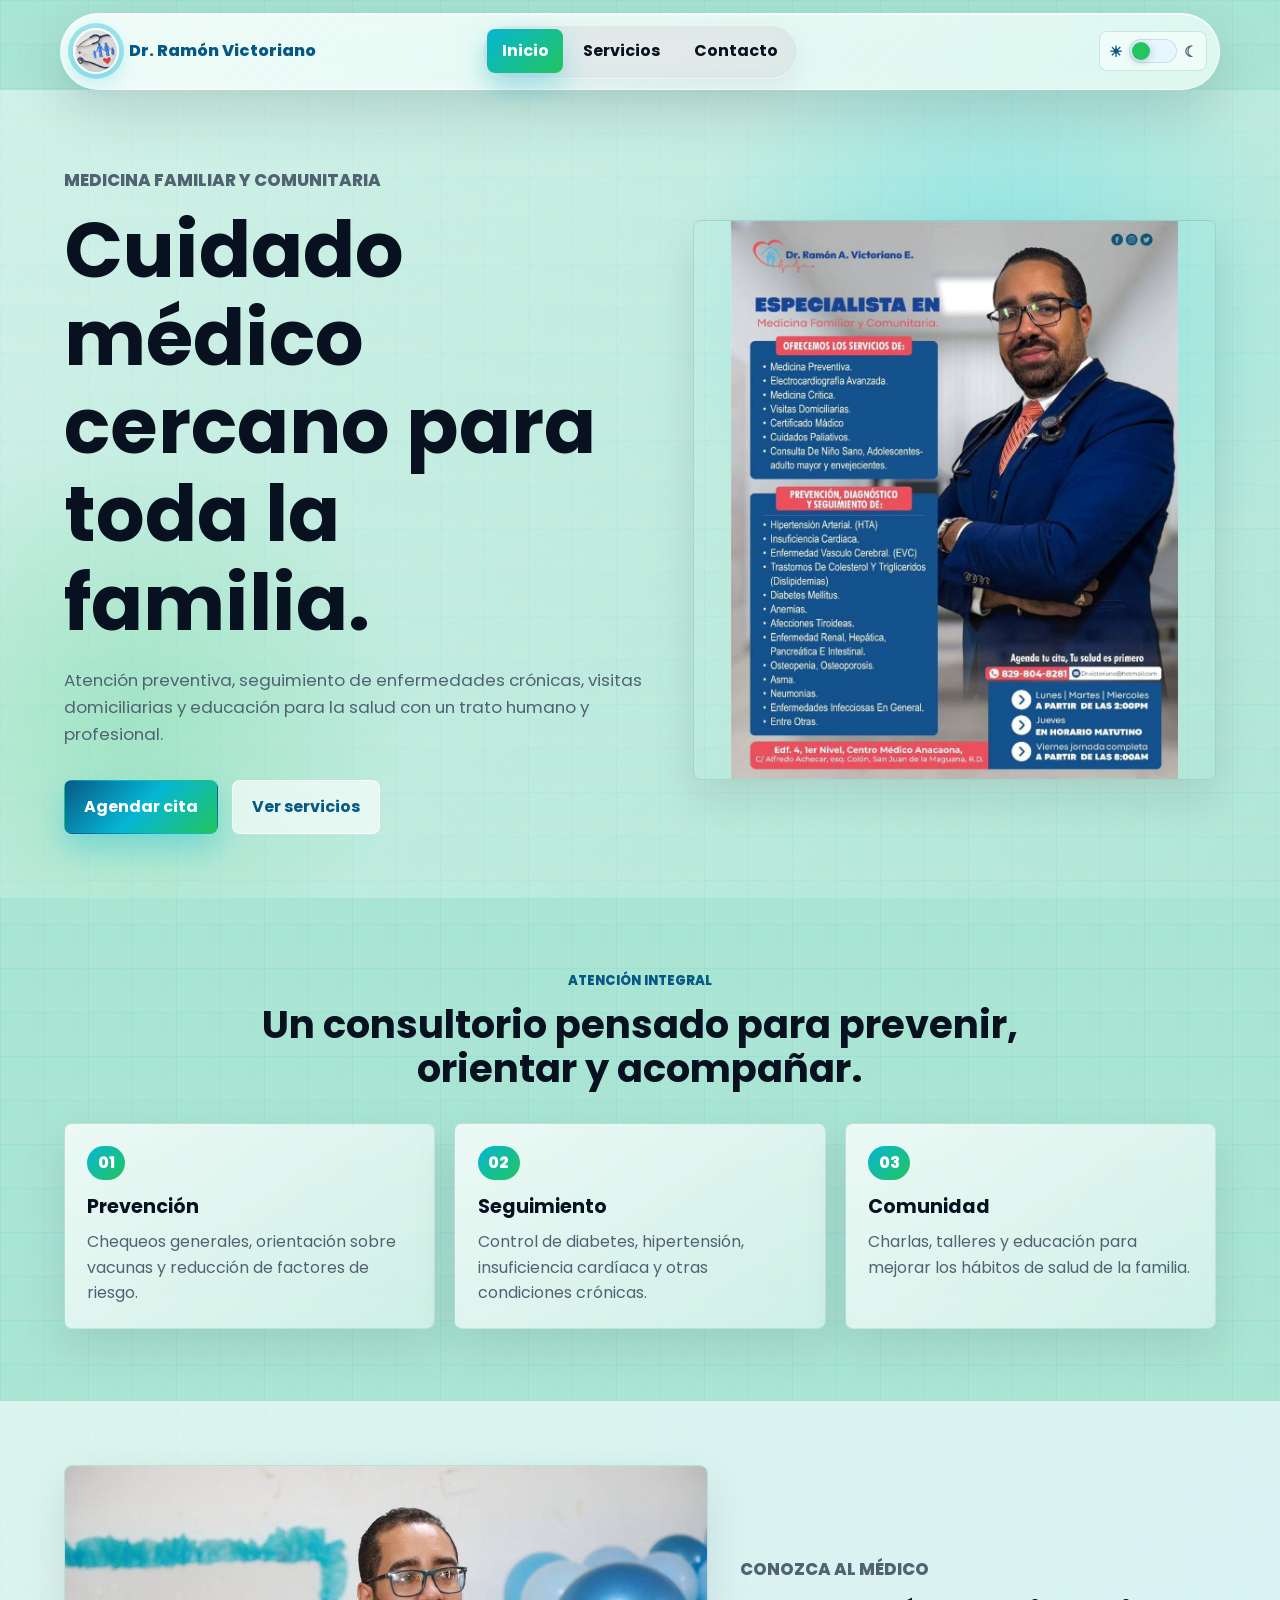
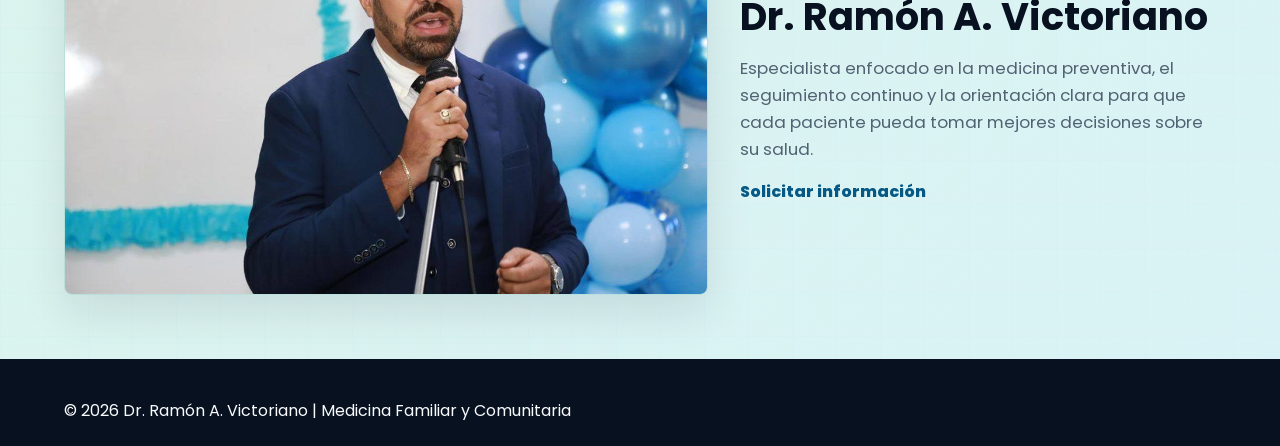
==== index/index.html @ f5976083 "Add services video and refine dark hover" ====
<!DOCTYPE html>
<html lang="es">
<head>
    <meta charset="UTF-8">
    <meta name="viewport" content="width=device-width, initial-scale=1.0">
    <title>Dr. Ramón Victoriano | Inicio</title>
    <link rel="preconnect" href="https://fonts.googleapis.com">
    <link rel="preconnect" href="https://fonts.gstatic.com" crossorigin>
    <link href="https://fonts.googleapis.com/css2?family=Poppins:wght@300;400;500;600;700&display=swap" rel="stylesheet">
    <link rel="stylesheet" href="../Css/style.css?v=20260714-video">
</head>
<body>
    <!-- Encabezado reutilizable: se repite en las tres páginas para mantener la navegación. -->
    <header class="site-header">
        <a class="logo" href="../index.html">
            <img src="../images/medicina-familiar-logo.jpg" alt="Logo de medicina familiar" width="678" height="452" decoding="async">
            <span>Dr. Ramón Victoriano</span>
        </a>

        <button class="nav-toggle" id="navToggle" type="button" aria-expanded="false" aria-controls="mainNav">
            Menu
        </button>

        <!-- Flexbox organiza el menú y permite que se adapte en pantallas pequeñas. -->
        <nav class="main-nav" id="mainNav" aria-label="Navegación principal">
            <a class="active" href="../index.html">Inicio</a>
            <a href="servicios.html">Servicios</a>
            <a href="contacto.html">Contacto</a>
        </nav>

        <button class="theme-toggle" id="themeToggle" type="button" role="switch" aria-checked="false" aria-label="Cambiar a modo oscuro">
            <span class="theme-icon theme-sun" aria-hidden="true">☀</span>
            <span class="theme-switch-track" aria-hidden="true">
                <span class="theme-switch-thumb"></span>
            </span>
            <span class="theme-icon theme-moon" aria-hidden="true">☾</span>
        </button>
    </header>

    <main>
        <!-- Sección principal: usa CSS Grid para colocar texto e imagen en dos columnas. -->
        <section class="hero">
            <div class="hero-content">
                <p class="eyebrow">Medicina familiar y comunitaria</p>
                <h1>Cuidado médico cercano para toda la familia.</h1>
                <p>
                    Atención preventiva, seguimiento de enfermedades crónicas,
                    visitas domiciliarias y educación para la salud con un trato
                    humano y profesional.
                </p>
                <div class="hero-actions">
                    <a class="btn primary" href="contacto.html">Agendar cita</a>
                    <a class="btn secondary" href="servicios.html">Ver servicios</a>
                </div>
            </div>

            <img class="hero-image" src="../images/presentacion.jpg" alt="Doctor en presentación profesional" width="960" height="1200" fetchpriority="high" decoding="async">
        </section>

        <!-- Tarjetas de resumen: el contenedor usa Grid adaptable. -->
        <section class="section">
            <div class="section-heading">
                <p class="eyebrow">Atención integral</p>
                <h2>Un consultorio pensado para prevenir, orientar y acompañar.</h2>
            </div>

            <div class="feature-grid">
                <article class="card">
                    <span class="card-icon">01</span>
                    <h3>Prevención</h3>
                    <p>Chequeos generales, orientación sobre vacunas y reducción de factores de riesgo.</p>
                </article>

                <article class="card">
                    <span class="card-icon">02</span>
                    <h3>Seguimiento</h3>
                    <p>Control de diabetes, hipertensión, insuficiencia cardíaca y otras condiciones crónicas.</p>
                </article>

                <article class="card">
                    <span class="card-icon">03</span>
                    <h3>Comunidad</h3>
                    <p>Charlas, talleres y educación para mejorar los hábitos de salud de la familia.</p>
                </article>
            </div>
        </section>

        <!-- Bloque informativo con Flexbox para alinear texto e imagen. -->
        <section class="split-section">
            <img src="../images/discurso.jpeg" alt="Doctor durante una actividad educativa" width="1100" height="733" loading="lazy" decoding="async">
            <div>
                <p class="eyebrow">Conozca al médico</p>
                <h2>Dr. Ramón A. Victoriano</h2>
                <p>
                    Especialista enfocado en la medicina preventiva, el seguimiento
                    continuo y la orientación clara para que cada paciente pueda
                    tomar mejores decisiones sobre su salud.
                </p>
                <a class="text-link" href="contacto.html">Solicitar información</a>
            </div>
        </section>
    </main>

    <footer class="site-footer">
        <p>&copy; 2026 Dr. Ramón A. Victoriano | Medicina Familiar y Comunitaria</p>
    </footer>

    <script src="../Scripts/scripts.js?v=20260714-video"></script>
</body>
</html>
---- Css/style.css ----
/* =========================================================
   Base, tokens and accessibility
   ========================================================= */
* {
    box-sizing: border-box;
    margin: 0;
    padding: 0;
}

:root {
    --bg: #eefcff;
    --bg-grid: rgba(14, 165, 233, 0.08);
    --surface: #ffffff;
    --surface-soft: #e7f6ff;
    --surface-glass: rgba(255, 255, 255, 0.64);
    --text: #07111f;
    --muted: #516273;
    --primary: #06b6d4;
    --primary-dark: #075985;
    --primary-glow: rgba(6, 182, 212, 0.34);
    --accent: #22c55e;
    --accent-warm: #f59e0b;
    --danger: #b91c1c;
    --border: rgba(15, 118, 110, 0.16);
    --border-strong: rgba(15, 118, 110, 0.32);
    --footer-bg: #07111f;
    --footer-text: #f8fafc;
    --footer-muted: #d5e2ec;
    --radius: 8px;
    --shadow: 0 18px 45px rgba(17, 24, 39, 0.1);
    --shadow-hover: 0 24px 60px rgba(15, 118, 110, 0.18);
    --page-pad: clamp(1rem, 5vw, 7rem);
}

body.dark-mode {
    --bg: #060b16;
    --bg-grid: rgba(34, 211, 238, 0.09);
    --surface: #0f172a;
    --surface-soft: #0b1220;
    --surface-glass: rgba(8, 15, 31, 0.72);
    --text: #f8fafc;
    --muted: #c6d3df;
    --primary: #22d3ee;
    --primary-dark: #67e8f9;
    --primary-glow: rgba(34, 211, 238, 0.24);
    --accent: #4ade80;
    --accent-warm: #fbbf24;
    --danger: #fca5a5;
    --border: rgba(148, 163, 184, 0.22);
    --border-strong: rgba(45, 212, 191, 0.38);
    --footer-bg: #020617;
    --footer-text: #ffffff;
    --footer-muted: #e2e8f0;
    --shadow: 0 18px 45px rgba(0, 0, 0, 0.36);
    --shadow-hover: 0 26px 68px rgba(45, 212, 191, 0.16);
}

html {
    scroll-behavior: smooth;
}

body {
    background:
        radial-gradient(circle at 8% 8%, rgba(34, 211, 238, 0.22), transparent 28rem),
        radial-gradient(circle at 88% 12%, rgba(34, 197, 94, 0.18), transparent 24rem),
        radial-gradient(circle at 52% 86%, rgba(245, 158, 11, 0.12), transparent 26rem),
        linear-gradient(90deg, var(--bg-grid) 1px, transparent 1px),
        linear-gradient(var(--bg-grid) 1px, transparent 1px),
        var(--bg);
    background-size: 44px 44px;
    color: var(--text);
    font-family: "Poppins", Arial, sans-serif;
    line-height: 1.6;
    min-width: 320px;
    transition: background 0.25s ease, color 0.25s ease;
}

img {
    display: block;
    height: auto;
    max-width: 100%;
}

a {
    color: inherit;
}

h1,
h2,
h3 {
    line-height: 1.15;
}

h1 {
    font-size: clamp(2.15rem, 6vw, 4.8rem);
    margin-bottom: 1.25rem;
}

h2 {
    font-size: clamp(1.65rem, 3vw, 2.6rem);
    margin-bottom: 1rem;
}

h3 {
    font-size: 1.2rem;
    margin-bottom: 0.7rem;
}

.sr-only {
    height: 1px;
    overflow: hidden;
    position: absolute;
    width: 1px;
    clip: rect(0, 0, 0, 0);
    white-space: nowrap;
}

.eyebrow {
    color: var(--primary-dark);
    font-size: 0.82rem;
    font-weight: 800;
    letter-spacing: 0;
    margin-bottom: 0.75rem;
    text-transform: uppercase;
}

/* =========================================================
   Header, navigation and theme switch
   ========================================================= */
.site-header {
    align-items: center;
    -webkit-backdrop-filter: blur(20px) saturate(1.4);
    backdrop-filter: blur(20px) saturate(1.4);
    background:
        linear-gradient(135deg, rgba(255, 255, 255, 0.76), rgba(255, 255, 255, 0.44)),
        rgba(255, 255, 255, 0.38);
    border: 1px solid rgba(255, 255, 255, 0.62);
    border-radius: 999px;
    box-shadow: 0 18px 55px rgba(7, 17, 31, 0.14), inset 0 1px 0 rgba(255, 255, 255, 0.7);
    display: grid;
    gap: 1rem;
    grid-template-columns: minmax(190px, 1fr) auto minmax(110px, 1fr);
    margin: 0.8rem auto 0;
    padding: 0.62rem 0.75rem;
    position: sticky;
    top: 0.8rem;
    width: min(1160px, calc(100% - 2rem));
    z-index: 30;
}

.dark-mode .site-header {
    background:
        linear-gradient(135deg, rgba(15, 23, 42, 0.86), rgba(15, 23, 42, 0.52)),
        rgba(2, 6, 23, 0.5);
    border-color: rgba(103, 232, 249, 0.26);
    box-shadow: 0 22px 60px rgba(0, 0, 0, 0.36), 0 0 34px rgba(34, 211, 238, 0.12);
}

.logo {
    align-items: center;
    color: var(--primary-dark);
    display: inline-flex;
    gap: 0.65rem;
    font-size: 1.02rem;
    font-weight: 800;
    min-width: 0;
    text-decoration: none;
}

.logo img {
    aspect-ratio: 1;
    border: 2px solid rgba(255, 255, 255, 0.78);
    border-radius: 50%;
    box-shadow: 0 0 0 5px var(--primary-glow), 0 8px 24px rgba(6, 182, 212, 0.25);
    height: 46px;
    object-fit: cover;
    width: 46px;
}

.logo span {
    overflow-wrap: anywhere;
}

.main-nav {
    -webkit-backdrop-filter: blur(18px);
    backdrop-filter: blur(18px);
    background: rgba(7, 17, 31, 0.08);
    border: 1px solid rgba(255, 255, 255, 0.52);
    border-radius: 999px;
    box-shadow: inset 0 1px 0 rgba(255, 255, 255, 0.42), 0 10px 28px rgba(7, 17, 31, 0.06);
    display: flex;
    gap: 0.35rem;
    justify-content: center;
    padding: 0.28rem;
}

.dark-mode .main-nav {
    background: rgba(2, 6, 23, 0.58);
    border-color: rgba(103, 232, 249, 0.24);
}

.main-nav a,
.nav-toggle,
.theme-toggle,
.btn {
    border-radius: var(--radius);
    font-weight: 700;
    text-decoration: none;
    transition: background 0.25s ease, border-color 0.25s ease, box-shadow 0.25s ease, color 0.25s ease, transform 0.25s ease;
}

.main-nav a {
    color: var(--text);
    padding: 0.58rem 0.9rem;
}

.main-nav .active {
    background: linear-gradient(135deg, var(--primary), var(--accent));
    box-shadow: 0 12px 30px var(--primary-glow);
    color: #ffffff;
}

.nav-toggle {
    align-items: center;
    background: var(--surface-glass);
    border: 1px solid var(--border);
    color: var(--primary-dark);
    cursor: pointer;
    display: none;
    justify-content: center;
    min-height: 42px;
    padding: 0.62rem 0.85rem;
}

.theme-toggle {
    align-items: center;
    background: rgba(255, 255, 255, 0.54);
    border: 1px solid var(--border);
    color: var(--muted);
    cursor: pointer;
    display: inline-flex;
    gap: 0.45rem;
    justify-self: end;
    padding: 0.44rem 0.55rem;
}

.dark-mode .theme-toggle,
.dark-mode .nav-toggle {
    background: rgba(2, 6, 23, 0.46);
}

.theme-icon {
    font-size: 0.96rem;
    line-height: 1;
}

.theme-switch-track {
    background: var(--surface-soft);
    border: 1px solid var(--border);
    border-radius: 999px;
    display: inline-flex;
    height: 24px;
    padding: 2px;
    width: 48px;
}

.theme-switch-thumb {
    background: var(--accent);
    border-radius: 50%;
    box-shadow: 0 2px 8px rgba(17, 24, 39, 0.24);
    display: block;
    height: 18px;
    transform: translateX(0);
    transition: transform 0.25s ease, background 0.25s ease;
    width: 18px;
}

.theme-toggle[aria-checked="true"] .theme-switch-thumb {
    background: var(--primary);
    transform: translateX(22px);
}

.theme-toggle[aria-checked="true"] .theme-moon,
.theme-toggle[aria-checked="false"] .theme-sun {
    color: var(--primary-dark);
}

@media (hover: hover) {
    .main-nav a:hover,
    .nav-toggle:hover,
    .theme-toggle:hover {
        border-color: var(--border-strong);
        box-shadow: 0 12px 28px var(--primary-glow);
        color: var(--primary-dark);
        transform: translateY(-2px);
    }

    .main-nav a:hover {
        background: var(--surface-soft);
    }

    .nav-toggle:hover {
        background: var(--primary-dark);
        color: #ffffff;
    }
}

/* =========================================================
   Buttons and media
   ========================================================= */
.btn {
    align-items: center;
    border: 1px solid transparent;
    cursor: pointer;
    display: inline-flex;
    justify-content: center;
    min-height: 46px;
    padding: 0.82rem 1.18rem;
}

.btn.primary {
    background: linear-gradient(135deg, var(--primary-dark), var(--primary), var(--accent));
    box-shadow: 0 14px 30px var(--primary-glow);
    color: #ffffff;
}

.btn.secondary {
    background: rgba(255, 255, 255, 0.64);
    border-color: rgba(255, 255, 255, 0.74);
    color: var(--primary-dark);
}

@media (hover: hover) {
    .btn:hover {
        box-shadow: 0 12px 28px var(--primary-glow);
        transform: translateY(-3px);
    }

    .btn.primary:hover {
        background: linear-gradient(135deg, var(--accent), var(--primary), var(--primary-dark));
        color: #ffffff;
    }

    .btn.secondary:hover {
        background: var(--primary-dark);
        border-color: var(--primary-dark);
        color: #ffffff;
    }
}

.hero-image,
.split-section img,
.education-band img,
.formative-content img {
    border: 1px solid var(--border);
    border-radius: var(--radius);
    box-shadow: var(--shadow);
    object-fit: cover;
    width: 100%;
}

.hero-image {
    align-self: center;
    justify-self: center;
    max-height: 560px;
    object-fit: contain;
    object-position: center;
    width: min(100%, 780px);
}

@media (hover: hover) {
    .hero-image:hover,
    .split-section img:hover,
    .education-band img:hover,
    .formative-content img:hover {
        filter: saturate(1.08) contrast(1.04);
        transform: scale(1.012);
    }
}

/* =========================================================
   Main sections
   ========================================================= */
.hero {
    align-items: center;
    background:
        radial-gradient(circle at 78% 28%, rgba(34, 211, 238, 0.34), transparent 20rem),
        radial-gradient(circle at 10% 78%, rgba(34, 197, 94, 0.22), transparent 18rem),
        linear-gradient(135deg, rgba(255, 255, 255, 0.46), rgba(255, 255, 255, 0.08));
    display: grid;
    gap: 3rem;
    grid-template-columns: minmax(0, 1fr) minmax(280px, 0.9fr);
    min-height: calc(100vh - 92px);
    padding: 4.8rem var(--page-pad) 4rem;
}

.dark-mode .hero {
    background:
        radial-gradient(circle at 78% 28%, rgba(34, 211, 238, 0.2), transparent 20rem),
        radial-gradient(circle at 10% 78%, rgba(34, 197, 94, 0.14), transparent 18rem),
        linear-gradient(135deg, rgba(15, 23, 42, 0.72), rgba(2, 6, 23, 0.2));
}

.hero-content {
    max-width: 690px;
}

.hero p,
.page-hero p,
.split-section p,
.education-band p {
    color: var(--muted);
    font-size: 1.05rem;
}

.hero-actions {
    display: flex;
    flex-wrap: wrap;
    gap: 0.9rem;
    margin-top: 2rem;
}

.trust-strip {
    -webkit-backdrop-filter: blur(18px);
    backdrop-filter: blur(18px);
    background: rgba(255, 255, 255, 0.58);
    border-bottom: 1px solid var(--border);
    border-top: 1px solid var(--border);
    display: grid;
    gap: 1rem;
    grid-template-columns: repeat(3, 1fr);
    padding: 1.25rem var(--page-pad);
}

.trust-strip div {
    display: grid;
    gap: 0.25rem;
}

.trust-strip strong {
    color: var(--primary-dark);
}

.trust-strip span {
    color: var(--muted);
    font-size: 0.95rem;
}

.section,
.formative-section {
    padding: 4.5rem var(--page-pad);
}

.section-heading {
    margin: 0 auto 2rem;
    max-width: 760px;
    text-align: center;
}

.page-hero {
    background:
        radial-gradient(circle at 20% 10%, rgba(34, 211, 238, 0.24), transparent 18rem),
        radial-gradient(circle at 82% 70%, rgba(34, 197, 94, 0.16), transparent 20rem),
        var(--surface-soft);
    padding: 4rem var(--page-pad);
    text-align: center;
}

.dark-mode .page-hero {
    background:
        radial-gradient(circle at 20% 10%, rgba(34, 211, 238, 0.16), transparent 18rem),
        radial-gradient(circle at 82% 70%, rgba(34, 197, 94, 0.12), transparent 20rem),
        var(--surface-soft);
}

.page-hero p {
    margin: 0 auto;
    max-width: 760px;
}

.split-section,
.education-band {
    align-items: center;
    background: linear-gradient(135deg, rgba(255, 255, 255, 0.58), rgba(231, 246, 255, 0.78));
    display: flex;
    gap: 2rem;
    padding: 4rem var(--page-pad);
}

.education-band {
    background: linear-gradient(135deg, rgba(255, 255, 255, 0.84), rgba(238, 252, 255, 0.66));
}

.dark-mode .split-section,
.dark-mode .education-band {
    background: linear-gradient(135deg, rgba(15, 23, 42, 0.88), rgba(2, 6, 23, 0.62));
}

.split-section > *,
.education-band > * {
    flex: 1 1 0;
}

.split-section img,
.education-band img {
    max-height: 430px;
}

.text-link {
    color: var(--primary-dark);
    display: inline-block;
    font-weight: 800;
    margin-top: 1rem;
    text-decoration: none;
    transition: color 0.25s ease, transform 0.25s ease;
}

.text-link:hover {
    color: var(--accent);
    transform: translateX(4px);
}

/* =========================================================
   Cards, services and formative content
   ========================================================= */
.feature-grid,
.services-grid {
    display: grid;
    gap: 1.2rem;
    grid-template-columns: repeat(auto-fit, minmax(240px, 1fr));
}

.card,
.service-card,
.contact-info,
.appointment-form,
.formative-dropdown,
.formative-video-card {
    -webkit-backdrop-filter: blur(14px);
    backdrop-filter: blur(14px);
    background: linear-gradient(145deg, rgba(255, 255, 255, 0.78), rgba(255, 255, 255, 0.44));
    border: 1px solid var(--border);
    border-radius: var(--radius);
    box-shadow: var(--shadow);
    transition: background 0.25s ease, border-color 0.25s ease, box-shadow 0.25s ease, transform 0.25s ease;
}

.dark-mode .card,
.dark-mode .service-card,
.dark-mode .contact-info,
.dark-mode .appointment-form,
.dark-mode .formative-dropdown,
.dark-mode .formative-video-card,
.dark-mode .trust-strip {
    background: linear-gradient(145deg, rgba(15, 23, 42, 0.84), rgba(15, 23, 42, 0.48));
}

.card,
.service-card,
.contact-info,
.appointment-form,
.formative-video-card {
    padding: 1.4rem;
}

.service-card {
    display: grid;
    gap: 0.75rem;
}

.service-card ul,
.formative-content ul {
    display: grid;
    gap: 0.65rem;
    margin-top: 1rem;
    padding-left: 1.2rem;
}

.service-icon {
    align-items: center;
    background: linear-gradient(135deg, rgba(34, 211, 238, 0.18), rgba(34, 197, 94, 0.16));
    border: 1px solid var(--border-strong);
    border-radius: var(--radius);
    color: var(--primary-dark);
    display: inline-flex;
    font-size: 0.8rem;
    font-weight: 900;
    height: 42px;
    justify-content: center;
    width: 42px;
}

.card-icon {
    background: linear-gradient(135deg, var(--primary), var(--accent));
    border-radius: 999px;
    color: #ffffff;
    display: inline-block;
    font-weight: 800;
    margin-bottom: 1rem;
    padding: 0.25rem 0.65rem;
}

.card p,
.service-card li,
.contact-info p,
.formative-heading p,
.formative-content p,
.formative-content li,
.formative-video-card p {
    color: var(--muted);
}

@media (hover: hover) {
    .card:hover,
    .service-card:hover,
    .contact-info:hover,
    .appointment-form:hover,
    .formative-dropdown:hover,
    .formative-video-card:hover {
        background: linear-gradient(145deg, rgba(255, 255, 255, 0.92), rgba(238, 252, 255, 0.68));
        border-color: var(--border-strong);
        box-shadow: var(--shadow-hover);
        transform: translateY(-5px);
    }

    .dark-mode .card:hover,
    .dark-mode .service-card:hover,
    .dark-mode .contact-info:hover,
    .dark-mode .appointment-form:hover,
    .dark-mode .formative-dropdown:hover,
    .dark-mode .formative-video-card:hover {
        background: linear-gradient(145deg, rgba(15, 23, 42, 0.96), rgba(8, 15, 31, 0.86));
        border-color: rgba(103, 232, 249, 0.36);
        box-shadow: 0 18px 42px rgba(0, 0, 0, 0.38), 0 0 18px rgba(34, 211, 238, 0.1);
        color: var(--text);
    }

    .dark-mode .main-nav a:hover,
    .dark-mode .theme-toggle:hover {
        background: rgba(15, 23, 42, 0.92);
        color: #ffffff;
    }

    .dark-mode .btn.secondary:hover {
        background: rgba(8, 15, 31, 0.92);
        color: #ffffff;
    }
}

.credential-list {
    display: flex;
    flex-wrap: wrap;
    gap: 0.65rem;
    margin-top: 1.25rem;
}

.credential-list span {
    background: var(--surface-glass);
    border: 1px solid var(--border);
    border-radius: var(--radius);
    color: var(--primary-dark);
    font-size: 0.92rem;
    font-weight: 800;
    padding: 0.55rem 0.75rem;
}

.formative-section {
    background: var(--surface-soft);
}

.formative-grid {
    display: grid;
    gap: 1.4rem;
    margin: 0 auto;
    max-width: 1120px;
}

.formative-heading {
    max-width: 820px;
}

.formative-dropdown {
    margin: 0 auto;
    max-width: 1120px;
    overflow: hidden;
    width: 100%;
}

.formative-dropdown summary {
    color: var(--primary-dark);
    cursor: pointer;
    font-size: 1.12rem;
    font-weight: 800;
    list-style-position: inside;
    padding: 1.2rem 1.35rem;
}

.formative-dropdown summary:hover {
    background: var(--surface-soft);
}

.formative-content {
    align-items: start;
    border-top: 1px solid var(--border);
    display: grid;
    gap: 1.4rem;
    grid-template-columns: minmax(260px, 0.9fr) minmax(260px, 1.1fr);
    padding: 1.35rem;
}

.formative-video-card {
    align-items: center;
    display: grid;
    gap: 1.4rem;
    grid-template-columns: minmax(240px, 0.75fr) minmax(280px, 1.25fr);
}

.video-frame {
    aspect-ratio: 16 / 9;
    background: #020617;
    border: 1px solid var(--border-strong);
    border-radius: var(--radius);
    box-shadow: var(--shadow);
    overflow: hidden;
    width: 100%;
}

.video-frame iframe {
    border: 0;
    display: block;
    height: 100%;
    width: 100%;
}

/* =========================================================
   Contact form
   ========================================================= */
.contact-layout {
    display: grid;
    gap: 1.3rem;
    grid-template-columns: minmax(240px, 0.8fr) minmax(280px, 1.2fr);
    padding: 4.5rem var(--page-pad);
}

.contact-info {
    align-self: start;
}

.contact-info p {
    margin-bottom: 0.75rem;
}

.contact-info .btn {
    margin-top: 1rem;
}

.contact-page .page-hero,
.contact-page .contact-layout {
    background:
        linear-gradient(rgba(246, 251, 251, 0.9), rgba(246, 251, 251, 0.9)),
        url("../images/medicina-familiar-logo.jpg") center / cover;
}

.dark-mode.contact-page .page-hero,
.dark-mode.contact-page .contact-layout {
    background:
        linear-gradient(rgba(11, 18, 32, 0.86), rgba(11, 18, 32, 0.86)),
        url("../images/medicina-familiar-logo.jpg") center / cover;
}

.contact-page .contact-info,
.contact-page .appointment-form {
    -webkit-backdrop-filter: blur(12px);
    backdrop-filter: blur(12px);
}

.appointment-form {
    display: grid;
    gap: 0.75rem;
}

.appointment-form label {
    font-weight: 700;
}

.appointment-form input,
.appointment-form select,
.appointment-form textarea {
    background: var(--surface);
    border: 1px solid var(--border);
    border-radius: var(--radius);
    color: var(--text);
    font: inherit;
    padding: 0.85rem;
    transition: background 0.25s ease, border-color 0.25s ease, box-shadow 0.25s ease;
    width: 100%;
}

.appointment-form textarea {
    resize: vertical;
}

.appointment-form input:hover,
.appointment-form select:hover,
.appointment-form textarea:hover,
.appointment-form input:focus,
.appointment-form select:focus,
.appointment-form textarea:focus {
    border-color: var(--primary);
}

.appointment-form input:focus,
.appointment-form select:focus,
.appointment-form textarea:focus {
    box-shadow: 0 0 0 4px var(--primary-glow);
    outline: none;
}

.appointment-form input.is-invalid,
.appointment-form select.is-invalid,
.appointment-form textarea.is-invalid {
    border-color: var(--danger);
    box-shadow: 0 0 0 4px rgba(185, 28, 28, 0.14);
}

.form-message {
    color: var(--primary-dark);
    font-weight: 800;
    min-height: 1.5rem;
}

.form-message.is-error {
    color: var(--danger);
}

.form-message.is-success {
    color: var(--primary-dark);
}

/* =========================================================
   Footer and floating WhatsApp button
   ========================================================= */
.site-footer {
    background: var(--footer-bg);
    color: var(--footer-text);
    padding: 2.4rem var(--page-pad) 1.4rem;
}

.footer-grid {
    display: grid;
    gap: 1.5rem;
    grid-template-columns: 1.4fr 1fr 0.8fr;
    margin-bottom: 1.5rem;
}

.footer-grid h2,
.footer-grid h3 {
    color: #ffffff;
    font-size: 1rem;
    margin-bottom: 0.65rem;
}

.footer-grid p,
.footer-grid a,
.footer-note {
    color: var(--footer-muted);
}

.footer-grid a {
    display: block;
    margin-bottom: 0.35rem;
    text-decoration: none;
}

.footer-grid a:hover {
    color: var(--accent);
}

.footer-note {
    border-top: 1px solid rgba(248, 250, 252, 0.22);
    font-size: 0.88rem;
    padding-top: 1rem;
}

.whatsapp-float {
    align-items: center;
    background:
        radial-gradient(circle at 28% 22%, rgba(255, 255, 255, 0.95), transparent 0.35rem),
        linear-gradient(135deg, #25d366, #16a34a);
    border: 2px solid rgba(255, 255, 255, 0.8);
    border-radius: 999px;
    bottom: 1rem;
    box-shadow: 0 16px 36px rgba(22, 163, 74, 0.36), 0 0 0 6px rgba(37, 211, 102, 0.12);
    color: #ffffff;
    display: inline-flex;
    font-size: 0;
    font-weight: 900;
    height: 46px;
    justify-content: center;
    letter-spacing: 0;
    position: fixed;
    right: 1rem;
    text-decoration: none;
    width: 46px;
    z-index: 40;
}

.whatsapp-float::after {
    animation: whatsappPulse 1.9s ease-out infinite;
    border: 1px solid rgba(37, 211, 102, 0.55);
    border-radius: 999px;
    content: "";
    inset: -7px;
    position: absolute;
}

.whatsapp-float span[aria-hidden="true"] {
    display: block;
    height: 22px;
    position: relative;
    width: 22px;
}

.whatsapp-float span[aria-hidden="true"]::before {
    border: 2px solid currentColor;
    border-radius: 50%;
    content: "";
    inset: 2px;
    position: absolute;
}

.whatsapp-float span[aria-hidden="true"]::after {
    border-bottom: 2px solid currentColor;
    border-left: 2px solid currentColor;
    bottom: 2px;
    content: "";
    height: 7px;
    left: 4px;
    position: absolute;
    transform: rotate(-18deg);
    width: 7px;
}

.whatsapp-float:hover {
    box-shadow: 0 20px 42px rgba(22, 163, 74, 0.48), 0 0 0 8px rgba(37, 211, 102, 0.14);
    transform: translateY(-3px) scale(1.03);
}

@keyframes whatsappPulse {
    0% {
        opacity: 0.72;
        transform: scale(0.92);
    }

    100% {
        opacity: 0;
        transform: scale(1.34);
    }
}

/* =========================================================
   Responsive layout
   ========================================================= */
@media (max-width: 980px) {
    .site-header {
        grid-template-columns: minmax(170px, 1fr) auto;
    }

    .main-nav {
        grid-column: 1 / -1;
        justify-self: center;
    }

    .theme-toggle {
        grid-column: 2;
        grid-row: 1;
    }

    .hero,
    .contact-layout,
    .footer-grid,
    .trust-strip {
        grid-template-columns: 1fr;
    }

    .split-section,
    .education-band {
        flex-direction: column;
    }

    .formative-content,
    .formative-video-card {
        grid-template-columns: 1fr;
    }
}

@media (max-width: 720px) {
    .site-header {
        grid-template-columns: minmax(0, 1fr) auto auto;
        border-radius: 24px;
        top: 0.5rem;
        width: calc(100% - 1rem);
        padding: 0.64rem;
    }

    .logo img {
        height: 40px;
        width: 40px;
    }

    .logo span {
        font-size: 0.95rem;
    }

    .nav-toggle {
        display: inline-flex;
    }

    .theme-toggle {
        grid-column: auto;
        grid-row: auto;
        padding: 0.4rem;
    }

    .theme-icon {
        font-size: 0.88rem;
    }

    .theme-switch-track {
        height: 22px;
        width: 42px;
    }

    .theme-switch-thumb {
        height: 16px;
        width: 16px;
    }

    .theme-toggle[aria-checked="true"] .theme-switch-thumb {
        transform: translateX(18px);
    }

    .main-nav {
        -webkit-backdrop-filter: blur(24px) saturate(1.5);
        backdrop-filter: blur(24px) saturate(1.5);
        background:
            linear-gradient(145deg, rgba(255, 255, 255, 0.88), rgba(238, 252, 255, 0.72));
        border: 1px solid rgba(255, 255, 255, 0.76);
        border-radius: 22px;
        box-shadow: 0 24px 68px rgba(7, 17, 31, 0.2), 0 0 34px rgba(34, 211, 238, 0.14);
        display: grid;
        gap: 0.3rem;
        left: 1rem;
        max-height: 0;
        opacity: 0;
        overflow: hidden;
        padding: 0 0.55rem;
        pointer-events: none;
        position: absolute;
        right: 1rem;
        top: calc(100% + 0.55rem);
        transform: translateY(-8px) scale(0.98);
        transform-origin: top center;
        transition: max-height 0.3s ease, opacity 0.24s ease, padding 0.24s ease, transform 0.24s ease;
    }

    .dark-mode .main-nav {
        background:
            linear-gradient(145deg, rgba(15, 23, 42, 0.94), rgba(2, 6, 23, 0.78));
    }

    .main-nav.is-open {
        max-height: 260px;
        opacity: 1;
        padding: 0.55rem;
        pointer-events: auto;
        transform: translateY(0) scale(1);
    }

    .main-nav a {
        border-radius: var(--radius);
        padding: 0.72rem 0.85rem;
        text-align: center;
    }

    .hero,
    .section,
    .split-section,
    .education-band,
    .page-hero,
    .contact-layout,
    .formative-section {
        padding-left: 1rem;
        padding-right: 1rem;
    }

    .hero {
        gap: 2rem;
        min-height: auto;
        padding-top: 3rem;
    }

    .hero-actions,
    .btn {
        width: 100%;
    }

    .feature-grid,
    .services-grid {
        grid-template-columns: 1fr;
    }

    .trust-strip {
        padding-left: 1rem;
        padding-right: 1rem;
    }

    .whatsapp-float {
        bottom: 0.8rem;
        height: 40px;
        right: 0.8rem;
        width: 40px;
    }
}

@media (max-width: 420px) {
    h1 {
        font-size: 2rem;
    }

    h2 {
        font-size: 1.55rem;
    }

    .site-header {
        gap: 0.45rem;
    }

    .logo span {
        max-width: 130px;
    }

    .nav-toggle {
        min-width: 54px;
        padding-left: 0.6rem;
        padding-right: 0.6rem;
    }

    .theme-toggle {
        gap: 0.25rem;
    }
}

@media (prefers-reduced-motion: reduce) {
    *,
    *::before,
    *::after {
        scroll-behavior: auto !important;
        animation: none !important;
        transition-duration: 0.01ms !important;
    }
}
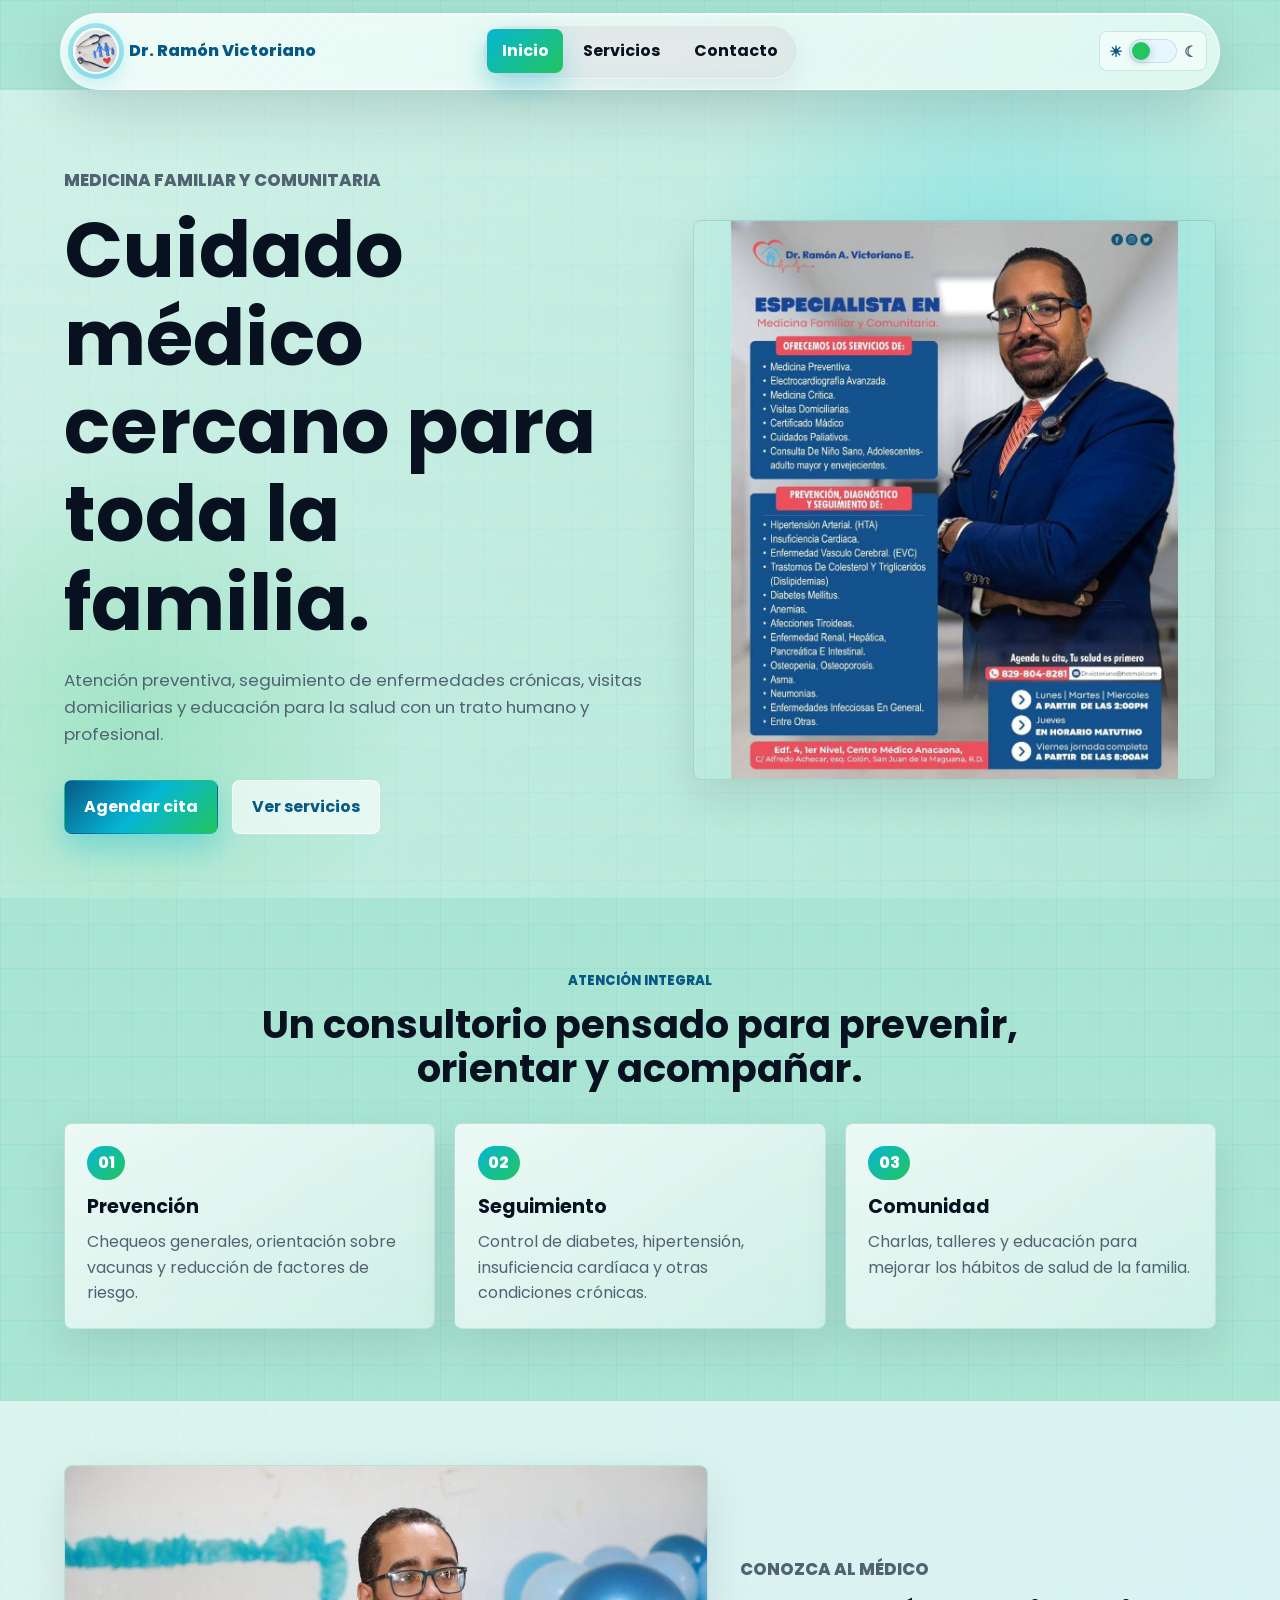
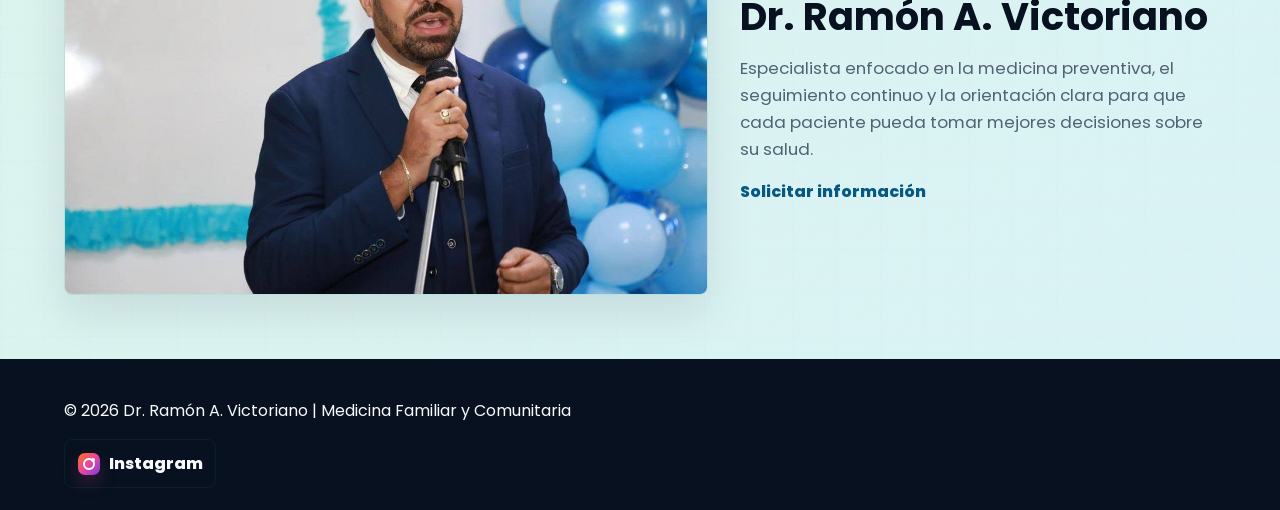
==== commit b57263a8: "Add Instagram contact links" ====
--- a/index/index.html
+++ b/index/index.html
@@ -7,7 +7,7 @@
     <link rel="preconnect" href="https://fonts.googleapis.com">
     <link rel="preconnect" href="https://fonts.gstatic.com" crossorigin>
     <link href="https://fonts.googleapis.com/css2?family=Poppins:wght@300;400;500;600;700&display=swap" rel="stylesheet">
-    <link rel="stylesheet" href="../Css/style.css?v=20260714-video">
+    <link rel="stylesheet" href="../Css/style.css?v=20260714-instagram">
 </head>
 <body>
     <!-- Encabezado reutilizable: se repite en las tres páginas para mantener la navegación. -->
@@ -103,8 +103,12 @@
 
     <footer class="site-footer">
         <p>&copy; 2026 Dr. Ramón A. Victoriano | Medicina Familiar y Comunitaria</p>
+        <a class="social-link footer-social instagram-link" href="https://www.instagram.com/drvictorianosalud?igsh=ZHlpa3NyMG93dmdw" target="_blank" rel="noopener noreferrer">
+            <span class="instagram-icon" aria-hidden="true"></span>
+            Instagram
+        </a>
     </footer>
 
-    <script src="../Scripts/scripts.js?v=20260714-video"></script>
+    <script src="../Scripts/scripts.js?v=20260714-instagram"></script>
 </body>
 </html>
--- a/Css/style.css
+++ b/Css/style.css
@@ -754,6 +754,64 @@
     margin-top: 1rem;
 }
 
+.social-link {
+    align-items: center;
+    border: 1px solid var(--border);
+    border-radius: var(--radius);
+    color: var(--primary-dark);
+    display: inline-flex;
+    font-weight: 800;
+    gap: 0.55rem;
+    margin-top: 0.75rem;
+    padding: 0.65rem 0.8rem;
+    text-decoration: none;
+    transition: background 0.25s ease, border-color 0.25s ease, box-shadow 0.25s ease, color 0.25s ease, transform 0.25s ease;
+}
+
+.instagram-icon {
+    background: linear-gradient(135deg, #f97316, #ec4899 48%, #7c3aed);
+    border-radius: 7px;
+    box-shadow: 0 8px 18px rgba(236, 72, 153, 0.22);
+    display: inline-block;
+    height: 22px;
+    position: relative;
+    width: 22px;
+}
+
+.instagram-icon::before {
+    border: 2px solid #ffffff;
+    border-radius: 6px;
+    content: "";
+    inset: 5px;
+    position: absolute;
+}
+
+.instagram-icon::after {
+    background: #ffffff;
+    border-radius: 50%;
+    content: "";
+    height: 4px;
+    position: absolute;
+    right: 5px;
+    top: 5px;
+    width: 4px;
+}
+
+.instagram-link:hover {
+    background: linear-gradient(135deg, rgba(249, 115, 22, 0.12), rgba(236, 72, 153, 0.14));
+    border-color: rgba(236, 72, 153, 0.42);
+    box-shadow: 0 14px 30px rgba(236, 72, 153, 0.16);
+    color: #be185d;
+    transform: translateY(-2px);
+}
+
+.dark-mode .instagram-link:hover {
+    background: rgba(15, 23, 42, 0.9);
+    border-color: rgba(236, 72, 153, 0.38);
+    box-shadow: 0 14px 28px rgba(236, 72, 153, 0.12);
+    color: #fbcfe8;
+}
+
 .contact-page .page-hero,
 .contact-page .contact-layout {
     background:
@@ -870,6 +928,17 @@
     display: block;
     margin-bottom: 0.35rem;
     text-decoration: none;
+}
+
+.footer-grid .social-link {
+    color: var(--footer-text);
+    display: inline-flex;
+    margin-top: 0.55rem;
+}
+
+.site-footer > .social-link {
+    color: var(--footer-text);
+    margin-top: 1rem;
 }
 
 .footer-grid a:hover {
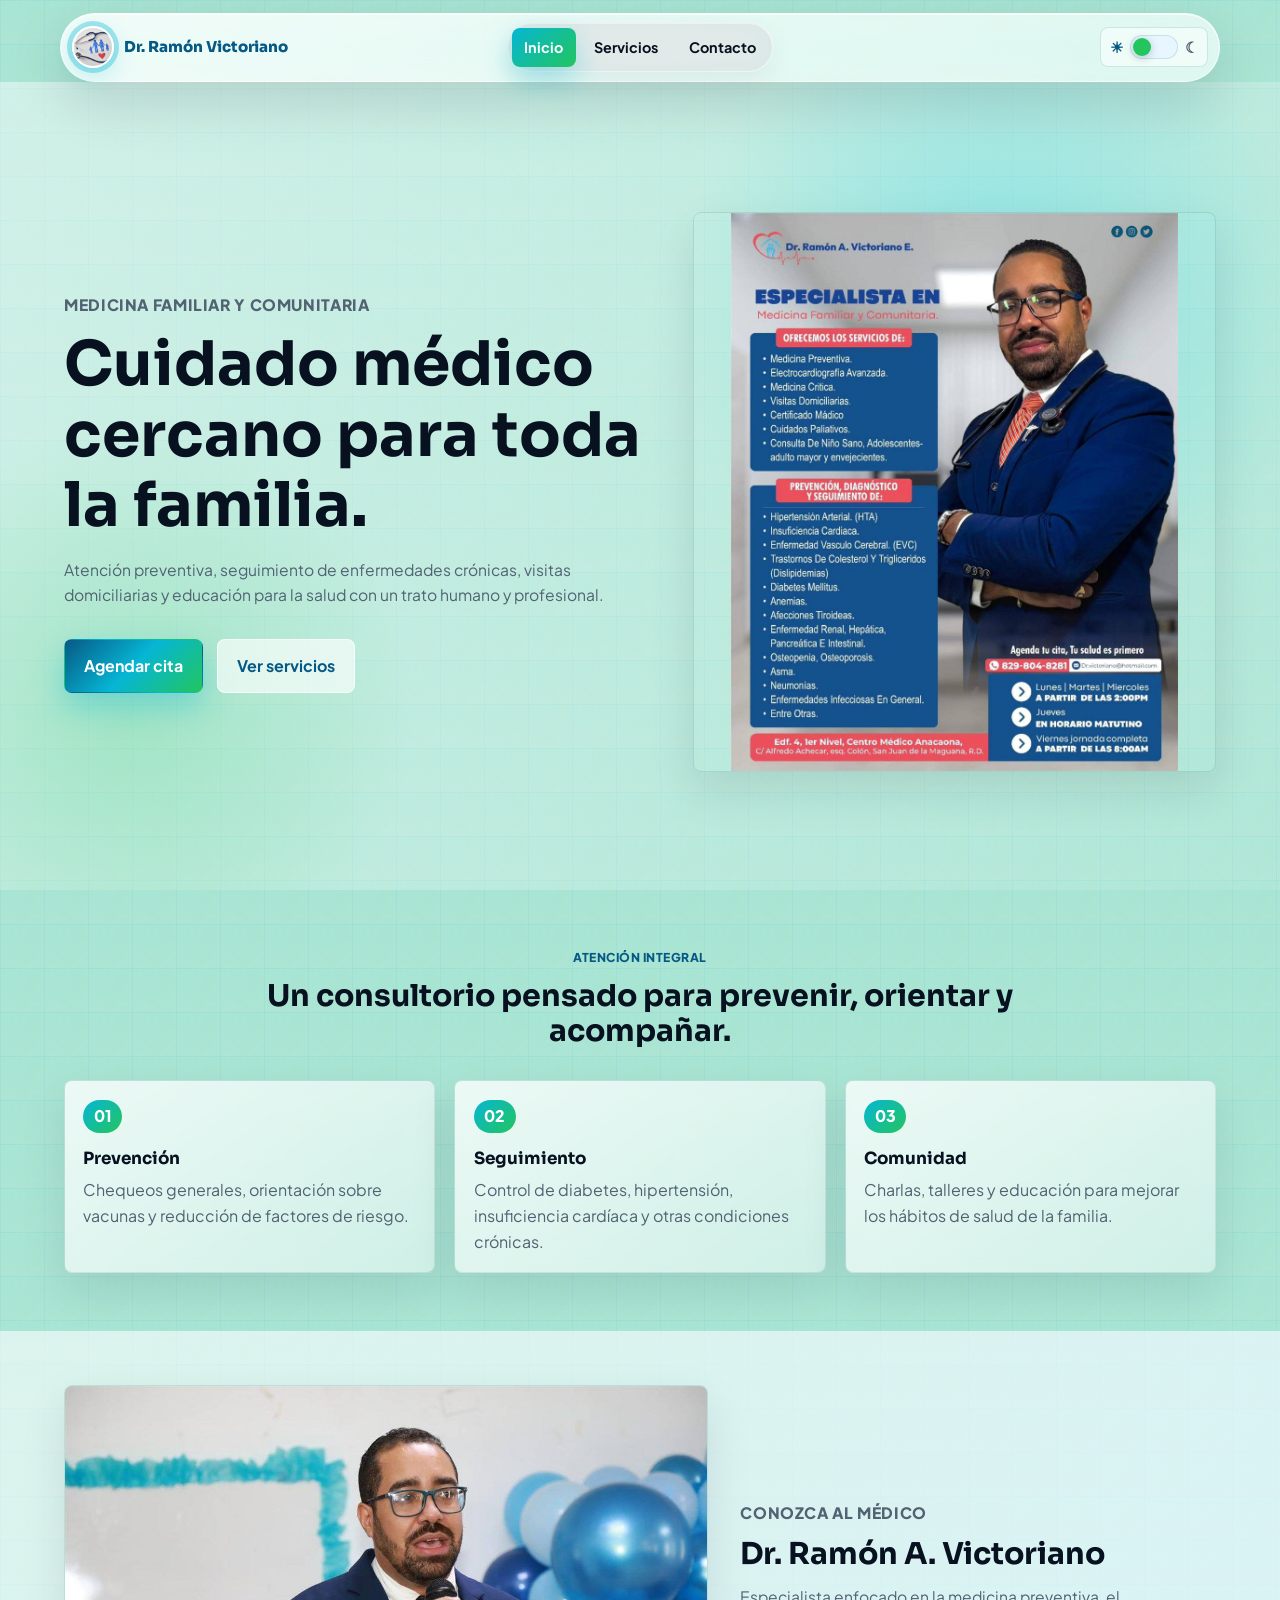
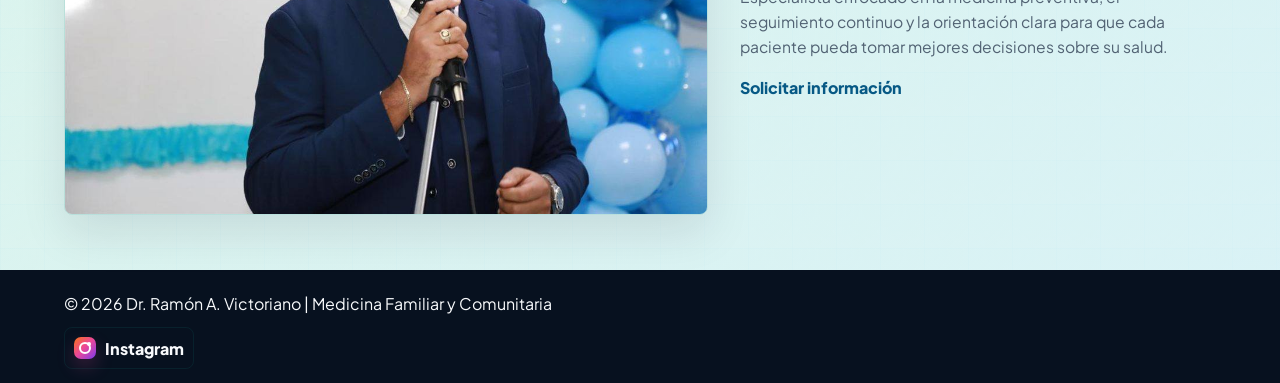
==== commit df85b933: "Compact footer and refine typography" ====
--- a/index/index.html
+++ b/index/index.html
@@ -6,8 +6,8 @@
     <title>Dr. Ramón Victoriano | Inicio</title>
     <link rel="preconnect" href="https://fonts.googleapis.com">
     <link rel="preconnect" href="https://fonts.gstatic.com" crossorigin>
-    <link href="https://fonts.googleapis.com/css2?family=Poppins:wght@300;400;500;600;700&display=swap" rel="stylesheet">
-    <link rel="stylesheet" href="../Css/style.css?v=20260714-instagram">
+    <link href="https://fonts.googleapis.com/css2?family=Plus+Jakarta+Sans:wght@300;400;500;600;700;800&family=Sora:wght@500;600;700;800&display=swap" rel="stylesheet">
+    <link rel="stylesheet" href="../Css/style.css?v=20260714-compact">
 </head>
 <body>
     <!-- Encabezado reutilizable: se repite en las tres páginas para mantener la navegación. -->
@@ -109,6 +109,6 @@
         </a>
     </footer>
 
-    <script src="../Scripts/scripts.js?v=20260714-instagram"></script>
+    <script src="../Scripts/scripts.js?v=20260714-compact"></script>
 </body>
 </html>
--- a/Css/style.css
+++ b/Css/style.css
@@ -69,7 +69,7 @@
         var(--bg);
     background-size: 44px 44px;
     color: var(--text);
-    font-family: "Poppins", Arial, sans-serif;
+    font-family: "Plus Jakarta Sans", "Poppins", Arial, sans-serif;
     line-height: 1.6;
     min-width: 320px;
     transition: background 0.25s ease, color 0.25s ease;
@@ -88,22 +88,24 @@
 h1,
 h2,
 h3 {
+    font-family: "Sora", "Plus Jakarta Sans", Arial, sans-serif;
+    font-weight: 700;
     line-height: 1.15;
 }
 
 h1 {
-    font-size: clamp(2.15rem, 6vw, 4.8rem);
-    margin-bottom: 1.25rem;
+    font-size: clamp(1.95rem, 4.8vw, 3.85rem);
+    margin-bottom: 1rem;
 }
 
 h2 {
-    font-size: clamp(1.65rem, 3vw, 2.6rem);
-    margin-bottom: 1rem;
+    font-size: clamp(1.35rem, 2.35vw, 2.05rem);
+    margin-bottom: 0.75rem;
 }
 
 h3 {
-    font-size: 1.2rem;
-    margin-bottom: 0.7rem;
+    font-size: 1.05rem;
+    margin-bottom: 0.55rem;
 }
 
 .sr-only {
@@ -117,9 +119,9 @@
 
 .eyebrow {
     color: var(--primary-dark);
-    font-size: 0.82rem;
+    font-size: 0.76rem;
     font-weight: 800;
-    letter-spacing: 0;
+    letter-spacing: 0.04em;
     margin-bottom: 0.75rem;
     text-transform: uppercase;
 }
@@ -141,7 +143,7 @@
     gap: 1rem;
     grid-template-columns: minmax(190px, 1fr) auto minmax(110px, 1fr);
     margin: 0.8rem auto 0;
-    padding: 0.62rem 0.75rem;
+    padding: 0.54rem 0.68rem;
     position: sticky;
     top: 0.8rem;
     width: min(1160px, calc(100% - 2rem));
@@ -161,7 +163,8 @@
     color: var(--primary-dark);
     display: inline-flex;
     gap: 0.65rem;
-    font-size: 1.02rem;
+    font-family: "Sora", "Plus Jakarta Sans", Arial, sans-serif;
+    font-size: 0.94rem;
     font-weight: 800;
     min-width: 0;
     text-decoration: none;
@@ -172,9 +175,9 @@
     border: 2px solid rgba(255, 255, 255, 0.78);
     border-radius: 50%;
     box-shadow: 0 0 0 5px var(--primary-glow), 0 8px 24px rgba(6, 182, 212, 0.25);
-    height: 46px;
+    height: 42px;
     object-fit: cover;
-    width: 46px;
+    width: 42px;
 }
 
 .logo span {
@@ -211,7 +214,8 @@
 
 .main-nav a {
     color: var(--text);
-    padding: 0.58rem 0.9rem;
+    font-size: 0.9rem;
+    padding: 0.5rem 0.78rem;
 }
 
 .main-nav .active {
@@ -410,7 +414,7 @@
 .split-section p,
 .education-band p {
     color: var(--muted);
-    font-size: 1.05rem;
+    font-size: 0.98rem;
 }
 
 .hero-actions {
@@ -448,7 +452,7 @@
 
 .section,
 .formative-section {
-    padding: 4.5rem var(--page-pad);
+    padding: 3.6rem var(--page-pad);
 }
 
 .section-heading {
@@ -462,7 +466,7 @@
         radial-gradient(circle at 20% 10%, rgba(34, 211, 238, 0.24), transparent 18rem),
         radial-gradient(circle at 82% 70%, rgba(34, 197, 94, 0.16), transparent 20rem),
         var(--surface-soft);
-    padding: 4rem var(--page-pad);
+    padding: 3.2rem var(--page-pad);
     text-align: center;
 }
 
@@ -484,7 +488,7 @@
     background: linear-gradient(135deg, rgba(255, 255, 255, 0.58), rgba(231, 246, 255, 0.78));
     display: flex;
     gap: 2rem;
-    padding: 4rem var(--page-pad);
+    padding: 3.4rem var(--page-pad);
 }
 
 .education-band {
@@ -560,7 +564,7 @@
 .contact-info,
 .appointment-form,
 .formative-video-card {
-    padding: 1.4rem;
+    padding: 1.15rem;
 }
 
 .service-card {
@@ -689,10 +693,10 @@
 .formative-dropdown summary {
     color: var(--primary-dark);
     cursor: pointer;
-    font-size: 1.12rem;
+    font-size: 1rem;
     font-weight: 800;
     list-style-position: inside;
-    padding: 1.2rem 1.35rem;
+    padding: 1rem 1.15rem;
 }
 
 .formative-dropdown summary:hover {
@@ -901,44 +905,49 @@
 .site-footer {
     background: var(--footer-bg);
     color: var(--footer-text);
-    padding: 2.4rem var(--page-pad) 1.4rem;
+    padding: 1.35rem var(--page-pad) 0.85rem;
 }
 
 .footer-grid {
     display: grid;
-    gap: 1.5rem;
-    grid-template-columns: 1.4fr 1fr 0.8fr;
-    margin-bottom: 1.5rem;
+    gap: 0.9rem;
+    grid-template-columns: 1.2fr 0.95fr 0.75fr;
+    margin-bottom: 0.9rem;
 }
 
 .footer-grid h2,
 .footer-grid h3 {
     color: #ffffff;
-    font-size: 1rem;
-    margin-bottom: 0.65rem;
+    font-family: "Sora", "Plus Jakarta Sans", Arial, sans-serif;
+    font-size: 0.88rem;
+    margin-bottom: 0.4rem;
 }
 
 .footer-grid p,
 .footer-grid a,
 .footer-note {
     color: var(--footer-muted);
+    font-size: 0.84rem;
+    line-height: 1.45;
 }
 
 .footer-grid a {
     display: block;
-    margin-bottom: 0.35rem;
+    margin-bottom: 0.22rem;
     text-decoration: none;
 }
 
 .footer-grid .social-link {
     color: var(--footer-text);
     display: inline-flex;
-    margin-top: 0.55rem;
+    margin-top: 0.35rem;
+    padding: 0.45rem 0.58rem;
 }
 
 .site-footer > .social-link {
     color: var(--footer-text);
-    margin-top: 1rem;
+    margin-top: 0.65rem;
+    padding: 0.45rem 0.58rem;
 }
 
 .footer-grid a:hover {
@@ -947,8 +956,8 @@
 
 .footer-note {
     border-top: 1px solid rgba(248, 250, 252, 0.22);
-    font-size: 0.88rem;
-    padding-top: 1rem;
+    font-size: 0.78rem;
+    padding-top: 0.65rem;
 }
 
 .whatsapp-float {
@@ -1194,11 +1203,11 @@
 
 @media (max-width: 420px) {
     h1 {
-        font-size: 2rem;
+        font-size: 1.78rem;
     }
 
     h2 {
-        font-size: 1.55rem;
+        font-size: 1.28rem;
     }
 
     .site-header {
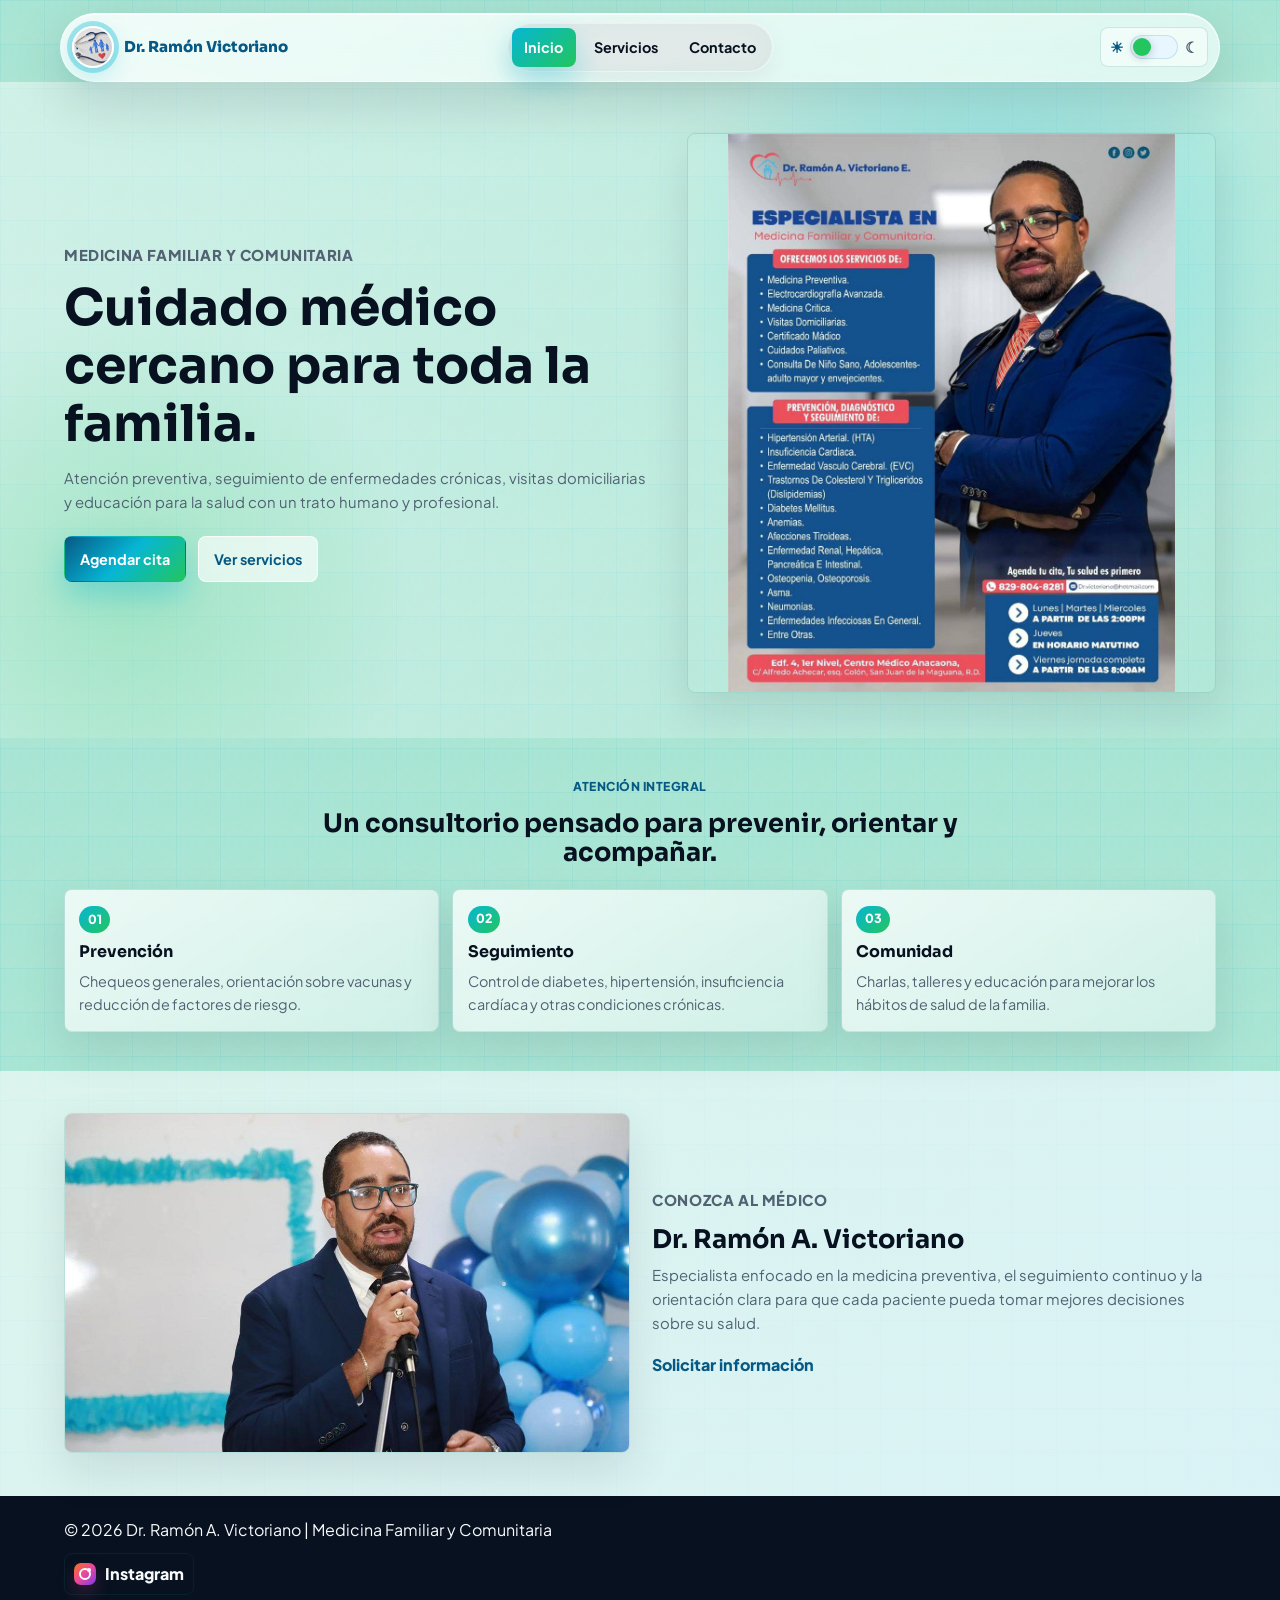
==== commit a320bbfd: "Make page sections more subtle globally" ====
--- a/index/index.html
+++ b/index/index.html
@@ -7,7 +7,7 @@
     <link rel="preconnect" href="https://fonts.googleapis.com">
     <link rel="preconnect" href="https://fonts.gstatic.com" crossorigin>
     <link href="https://fonts.googleapis.com/css2?family=Plus+Jakarta+Sans:wght@300;400;500;600;700;800&family=Sora:wght@500;600;700;800&display=swap" rel="stylesheet">
-    <link rel="stylesheet" href="../Css/style.css?v=20260714-compact">
+    <link rel="stylesheet" href="../Css/style.css?v=20260714-subtle">
 </head>
 <body>
     <!-- Encabezado reutilizable: se repite en las tres páginas para mantener la navegación. -->
@@ -109,6 +109,6 @@
         </a>
     </footer>
 
-    <script src="../Scripts/scripts.js?v=20260714-compact"></script>
+    <script src="../Scripts/scripts.js?v=20260714-subtle"></script>
 </body>
 </html>
--- a/Css/style.css
+++ b/Css/style.css
@@ -94,17 +94,17 @@
 }
 
 h1 {
-    font-size: clamp(1.95rem, 4.8vw, 3.85rem);
-    margin-bottom: 1rem;
+    font-size: clamp(1.72rem, 4vw, 3.15rem);
+    margin-bottom: 0.82rem;
 }
 
 h2 {
-    font-size: clamp(1.35rem, 2.35vw, 2.05rem);
-    margin-bottom: 0.75rem;
+    font-size: clamp(1.2rem, 2vw, 1.72rem);
+    margin-bottom: 0.62rem;
 }
 
 h3 {
-    font-size: 1.05rem;
+    font-size: 0.98rem;
     margin-bottom: 0.55rem;
 }
 
@@ -318,8 +318,9 @@
     cursor: pointer;
     display: inline-flex;
     justify-content: center;
-    min-height: 46px;
-    padding: 0.82rem 1.18rem;
+    font-size: 0.9rem;
+    min-height: 40px;
+    padding: 0.64rem 0.95rem;
 }
 
 .btn.primary {
@@ -392,10 +393,10 @@
         radial-gradient(circle at 10% 78%, rgba(34, 197, 94, 0.22), transparent 18rem),
         linear-gradient(135deg, rgba(255, 255, 255, 0.46), rgba(255, 255, 255, 0.08));
     display: grid;
-    gap: 3rem;
+    gap: 2.25rem;
     grid-template-columns: minmax(0, 1fr) minmax(280px, 0.9fr);
-    min-height: calc(100vh - 92px);
-    padding: 4.8rem var(--page-pad) 4rem;
+    min-height: min(720px, calc(82vh - 92px));
+    padding: 3.2rem var(--page-pad) 2.8rem;
 }
 
 .dark-mode .hero {
@@ -406,7 +407,7 @@
 }
 
 .hero-content {
-    max-width: 690px;
+    max-width: 620px;
 }
 
 .hero p,
@@ -414,14 +415,14 @@
 .split-section p,
 .education-band p {
     color: var(--muted);
-    font-size: 0.98rem;
+    font-size: 0.93rem;
 }
 
 .hero-actions {
     display: flex;
     flex-wrap: wrap;
-    gap: 0.9rem;
-    margin-top: 2rem;
+    gap: 0.7rem;
+    margin-top: 1.35rem;
 }
 
 .trust-strip {
@@ -431,9 +432,9 @@
     border-bottom: 1px solid var(--border);
     border-top: 1px solid var(--border);
     display: grid;
-    gap: 1rem;
+    gap: 0.75rem;
     grid-template-columns: repeat(3, 1fr);
-    padding: 1.25rem var(--page-pad);
+    padding: 0.95rem var(--page-pad);
 }
 
 .trust-strip div {
@@ -447,17 +448,17 @@
 
 .trust-strip span {
     color: var(--muted);
-    font-size: 0.95rem;
+    font-size: 0.86rem;
 }
 
 .section,
 .formative-section {
-    padding: 3.6rem var(--page-pad);
+    padding: 2.45rem var(--page-pad);
 }
 
 .section-heading {
-    margin: 0 auto 2rem;
-    max-width: 760px;
+    margin: 0 auto 1.35rem;
+    max-width: 660px;
     text-align: center;
 }
 
@@ -466,8 +467,13 @@
         radial-gradient(circle at 20% 10%, rgba(34, 211, 238, 0.24), transparent 18rem),
         radial-gradient(circle at 82% 70%, rgba(34, 197, 94, 0.16), transparent 20rem),
         var(--surface-soft);
-    padding: 3.2rem var(--page-pad);
+    padding: 2.1rem var(--page-pad);
     text-align: center;
+}
+
+.page-hero h1 {
+    font-size: clamp(1.65rem, 3.2vw, 2.75rem);
+    margin-bottom: 0.65rem;
 }
 
 .dark-mode .page-hero {
@@ -478,8 +484,9 @@
 }
 
 .page-hero p {
+    font-size: 0.92rem;
     margin: 0 auto;
-    max-width: 760px;
+    max-width: 680px;
 }
 
 .split-section,
@@ -487,8 +494,8 @@
     align-items: center;
     background: linear-gradient(135deg, rgba(255, 255, 255, 0.58), rgba(231, 246, 255, 0.78));
     display: flex;
-    gap: 2rem;
-    padding: 3.4rem var(--page-pad);
+    gap: 1.4rem;
+    padding: 2.65rem var(--page-pad);
 }
 
 .education-band {
@@ -507,7 +514,7 @@
 
 .split-section img,
 .education-band img {
-    max-height: 430px;
+    max-height: 340px;
 }
 
 .text-link {
@@ -530,8 +537,8 @@
 .feature-grid,
 .services-grid {
     display: grid;
-    gap: 1.2rem;
-    grid-template-columns: repeat(auto-fit, minmax(240px, 1fr));
+    gap: 0.8rem;
+    grid-template-columns: repeat(auto-fit, minmax(220px, 1fr));
 }
 
 .card,
@@ -564,20 +571,32 @@
 .contact-info,
 .appointment-form,
 .formative-video-card {
-    padding: 1.15rem;
+    padding: 0.9rem;
+}
+
+.card h3,
+.contact-info h2,
+.appointment-form h2 {
+    font-size: 1rem;
 }
 
 .service-card {
     display: grid;
-    gap: 0.75rem;
+    gap: 0.55rem;
+    min-height: auto;
 }
 
 .service-card ul,
 .formative-content ul {
     display: grid;
-    gap: 0.65rem;
-    margin-top: 1rem;
+    gap: 0.45rem;
+    margin-top: 0.55rem;
     padding-left: 1.2rem;
+}
+
+.service-card h2 {
+    font-size: clamp(1.08rem, 1.7vw, 1.45rem);
+    line-height: 1.12;
 }
 
 .service-icon {
@@ -587,11 +606,11 @@
     border-radius: var(--radius);
     color: var(--primary-dark);
     display: inline-flex;
-    font-size: 0.8rem;
+    font-size: 0.72rem;
     font-weight: 900;
-    height: 42px;
+    height: 34px;
     justify-content: center;
-    width: 42px;
+    width: 34px;
 }
 
 .card-icon {
@@ -600,8 +619,9 @@
     color: #ffffff;
     display: inline-block;
     font-weight: 800;
-    margin-bottom: 1rem;
-    padding: 0.25rem 0.65rem;
+    font-size: 0.78rem;
+    margin-bottom: 0.65rem;
+    padding: 0.2rem 0.52rem;
 }
 
 .card p,
@@ -612,6 +632,17 @@
 .formative-content li,
 .formative-video-card p {
     color: var(--muted);
+}
+
+.card p,
+.contact-info p,
+.formative-content p,
+.formative-video-card p {
+    font-size: 0.9rem;
+}
+
+.service-card li {
+    font-size: 0.86rem;
 }
 
 @media (hover: hover) {
@@ -741,9 +772,9 @@
    ========================================================= */
 .contact-layout {
     display: grid;
-    gap: 1.3rem;
+    gap: 1rem;
     grid-template-columns: minmax(240px, 0.8fr) minmax(280px, 1.2fr);
-    padding: 4.5rem var(--page-pad);
+    padding: 2.8rem var(--page-pad);
 }
 
 .contact-info {
@@ -838,7 +869,7 @@
 
 .appointment-form {
     display: grid;
-    gap: 0.75rem;
+    gap: 0.58rem;
 }
 
 .appointment-form label {
@@ -853,7 +884,8 @@
     border-radius: var(--radius);
     color: var(--text);
     font: inherit;
-    padding: 0.85rem;
+    font-size: 0.9rem;
+    padding: 0.68rem;
     transition: background 0.25s ease, border-color 0.25s ease, box-shadow 0.25s ease;
     width: 100%;
 }
@@ -1173,9 +1205,9 @@
     }
 
     .hero {
-        gap: 2rem;
+        gap: 1.35rem;
         min-height: auto;
-        padding-top: 3rem;
+        padding-top: 2.1rem;
     }
 
     .hero-actions,
@@ -1203,11 +1235,11 @@
 
 @media (max-width: 420px) {
     h1 {
-        font-size: 1.78rem;
+        font-size: 1.58rem;
     }
 
     h2 {
-        font-size: 1.28rem;
+        font-size: 1.16rem;
     }
 
     .site-header {
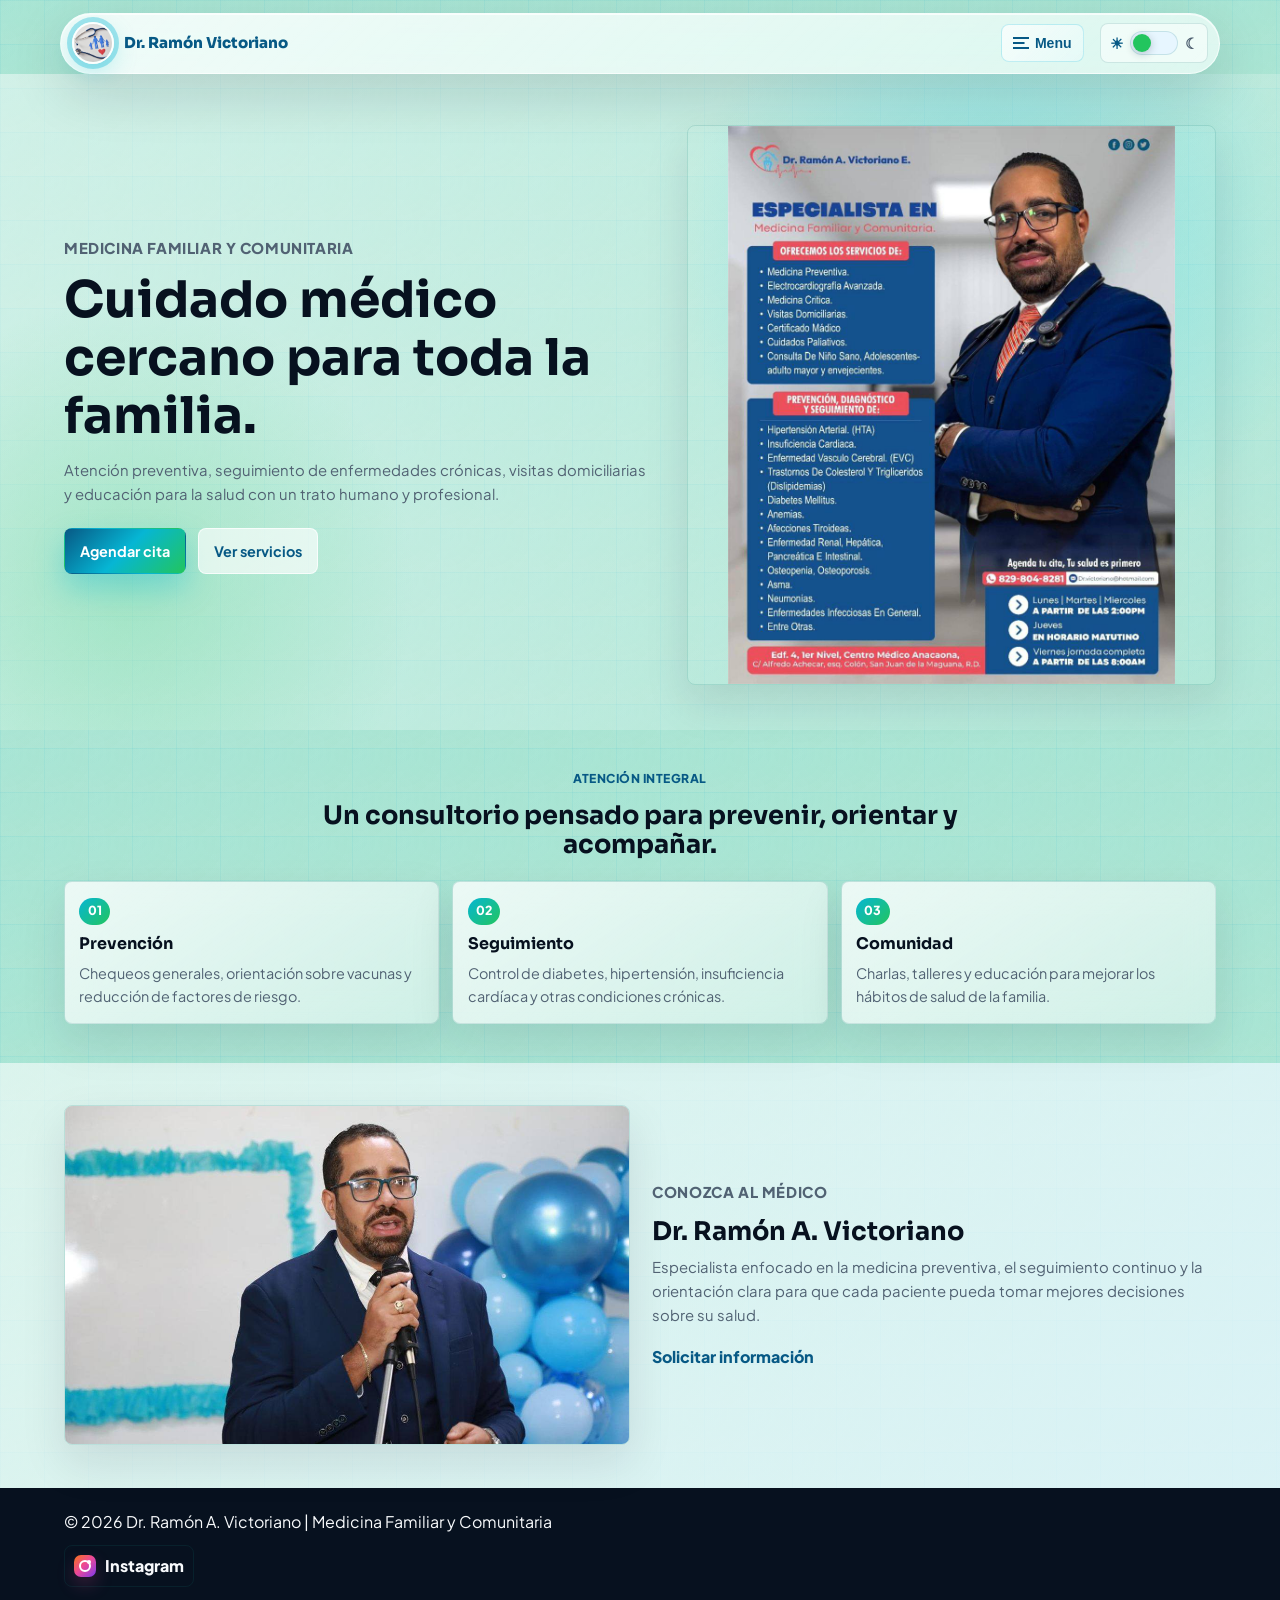
==== commit 1f7fb0f2: "Add translucent side navigation" ====
--- a/index/index.html
+++ b/index/index.html
@@ -7,7 +7,7 @@
     <link rel="preconnect" href="https://fonts.googleapis.com">
     <link rel="preconnect" href="https://fonts.gstatic.com" crossorigin>
     <link href="https://fonts.googleapis.com/css2?family=Plus+Jakarta+Sans:wght@300;400;500;600;700;800&family=Sora:wght@500;600;700;800&display=swap" rel="stylesheet">
-    <link rel="stylesheet" href="../Css/style.css?v=20260714-subtle">
+    <link rel="stylesheet" href="../Css/style.css?v=20260714-side-menu">
 </head>
 <body>
     <!-- Encabezado reutilizable: se repite en las tres páginas para mantener la navegación. -->
@@ -109,6 +109,6 @@
         </a>
     </footer>
 
-    <script src="../Scripts/scripts.js?v=20260714-subtle"></script>
+    <script src="../Scripts/scripts.js?v=20260714-side-menu"></script>
 </body>
 </html>
--- a/Css/style.css
+++ b/Css/style.css
@@ -1261,6 +1261,131 @@
     }
 }
 
+/* =========================================================
+   Translucent side navigation
+   ========================================================= */
+.site-header {
+    grid-template-columns: minmax(0, 1fr) auto auto;
+}
+
+.nav-toggle {
+    align-items: center;
+    background:
+        linear-gradient(135deg, rgba(255, 255, 255, 0.7), rgba(238, 252, 255, 0.44));
+    border: 1px solid rgba(6, 182, 212, 0.22);
+    color: var(--primary-dark);
+    display: inline-flex;
+    font-size: 0.88rem;
+    gap: 0.35rem;
+    min-height: 38px;
+    padding: 0.5rem 0.72rem;
+}
+
+.nav-toggle::before {
+    content: "";
+    display: inline-block;
+    height: 12px;
+    width: 16px;
+    background:
+        linear-gradient(currentColor, currentColor) left top / 100% 2px no-repeat,
+        linear-gradient(currentColor, currentColor) left center / 72% 2px no-repeat,
+        linear-gradient(currentColor, currentColor) left bottom / 100% 2px no-repeat;
+}
+
+.main-nav {
+    -webkit-backdrop-filter: blur(26px) saturate(1.45);
+    backdrop-filter: blur(26px) saturate(1.45);
+    background:
+        linear-gradient(155deg, rgba(255, 255, 255, 0.86), rgba(238, 252, 255, 0.68));
+    border: 1px solid rgba(255, 255, 255, 0.76);
+    border-radius: 0 26px 26px 0;
+    bottom: 1rem;
+    box-shadow: 26px 0 70px rgba(7, 17, 31, 0.18), 0 0 34px rgba(34, 211, 238, 0.12);
+    display: grid;
+    gap: 0.55rem;
+    grid-column: auto;
+    left: 0;
+    opacity: 0;
+    overflow: hidden;
+    padding: 1.05rem;
+    pointer-events: none;
+    position: fixed;
+    top: 1rem;
+    transform: translateX(-106%);
+    transition: opacity 0.24s ease, transform 0.28s ease;
+    width: min(310px, calc(100vw - 2rem));
+    z-index: 70;
+}
+
+.main-nav::before {
+    color: var(--primary-dark);
+    content: "Navegacion";
+    font-family: "Sora", "Plus Jakarta Sans", Arial, sans-serif;
+    font-size: 0.78rem;
+    font-weight: 800;
+    letter-spacing: 0.06em;
+    margin: 0.4rem 0 0.65rem;
+    text-transform: uppercase;
+}
+
+.main-nav.is-open {
+    max-height: none;
+    opacity: 1;
+    pointer-events: auto;
+    transform: translateX(0);
+}
+
+.main-nav a {
+    align-items: center;
+    border: 1px solid transparent;
+    border-radius: 14px;
+    display: flex;
+    font-size: 0.94rem;
+    justify-content: space-between;
+    padding: 0.78rem 0.85rem;
+    text-align: left;
+}
+
+.main-nav a::after {
+    content: ">";
+    opacity: 0.45;
+}
+
+.main-nav .active {
+    background: linear-gradient(135deg, var(--primary), var(--accent));
+    color: #ffffff;
+}
+
+.dark-mode .main-nav {
+    background:
+        linear-gradient(155deg, rgba(15, 23, 42, 0.94), rgba(2, 6, 23, 0.82));
+    border-color: rgba(103, 232, 249, 0.24);
+    box-shadow: 26px 0 70px rgba(0, 0, 0, 0.36), 0 0 30px rgba(34, 211, 238, 0.1);
+}
+
+@media (hover: hover) {
+    .main-nav a:hover {
+        background: rgba(6, 182, 212, 0.1);
+        border-color: rgba(6, 182, 212, 0.18);
+        box-shadow: none;
+        transform: translateX(4px);
+    }
+}
+
+@media (max-width: 720px) {
+    .main-nav {
+        border-radius: 22px;
+        bottom: 0.75rem;
+        left: 0.75rem;
+        top: 0.75rem;
+        width: min(292px, calc(100vw - 1.5rem));
+    }
+
+    .nav-toggle {
+        min-width: 0;
+    }
+}
+
 @media (prefers-reduced-motion: reduce) {
     *,
     *::before,
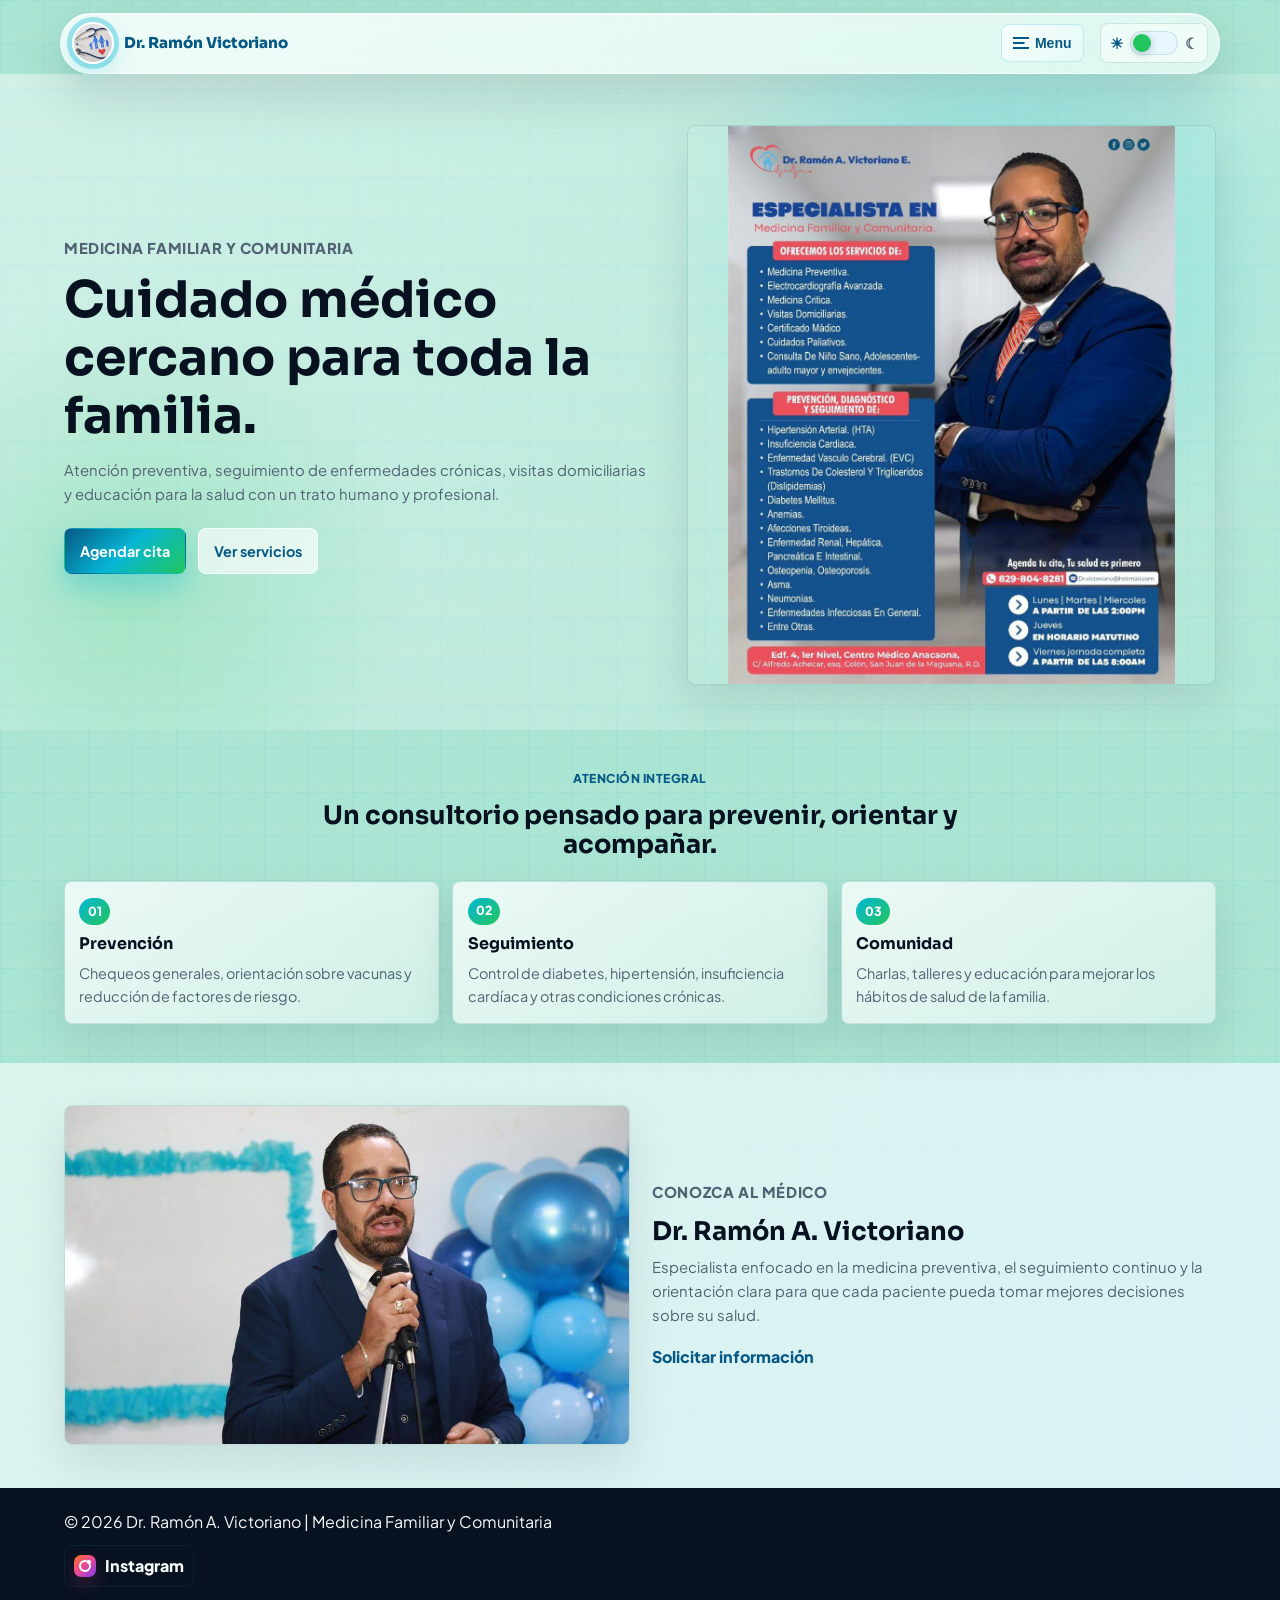
==== commit 02e807bb: "Fix hidden side navigation layout" ====
--- a/index/index.html
+++ b/index/index.html
@@ -7,7 +7,7 @@
     <link rel="preconnect" href="https://fonts.googleapis.com">
     <link rel="preconnect" href="https://fonts.gstatic.com" crossorigin>
     <link href="https://fonts.googleapis.com/css2?family=Plus+Jakarta+Sans:wght@300;400;500;600;700;800&family=Sora:wght@500;600;700;800&display=swap" rel="stylesheet">
-    <link rel="stylesheet" href="../Css/style.css?v=20260714-side-menu">
+    <link rel="stylesheet" href="../Css/style.css?v=20260714-side-menu-fix">
 </head>
 <body>
     <!-- Encabezado reutilizable: se repite en las tres páginas para mantener la navegación. -->
@@ -109,6 +109,6 @@
         </a>
     </footer>
 
-    <script src="../Scripts/scripts.js?v=20260714-side-menu"></script>
+    <script src="../Scripts/scripts.js?v=20260714-side-menu-fix"></script>
 </body>
 </html>
--- a/Css/style.css
+++ b/Css/style.css
@@ -1304,15 +1304,19 @@
     display: grid;
     gap: 0.55rem;
     grid-column: auto;
+    justify-self: auto;
     left: 0;
+    max-height: none;
     opacity: 0;
     overflow: hidden;
     padding: 1.05rem;
     pointer-events: none;
     position: fixed;
+    right: auto;
     top: 1rem;
     transform: translateX(-106%);
     transition: opacity 0.24s ease, transform 0.28s ease;
+    visibility: hidden;
     width: min(310px, calc(100vw - 2rem));
     z-index: 70;
 }
@@ -1333,6 +1337,7 @@
     opacity: 1;
     pointer-events: auto;
     transform: translateX(0);
+    visibility: visible;
 }
 
 .main-nav a {
@@ -1377,6 +1382,9 @@
         border-radius: 22px;
         bottom: 0.75rem;
         left: 0.75rem;
+        max-height: none;
+        padding: 1rem;
+        right: auto;
         top: 0.75rem;
         width: min(292px, calc(100vw - 1.5rem));
     }
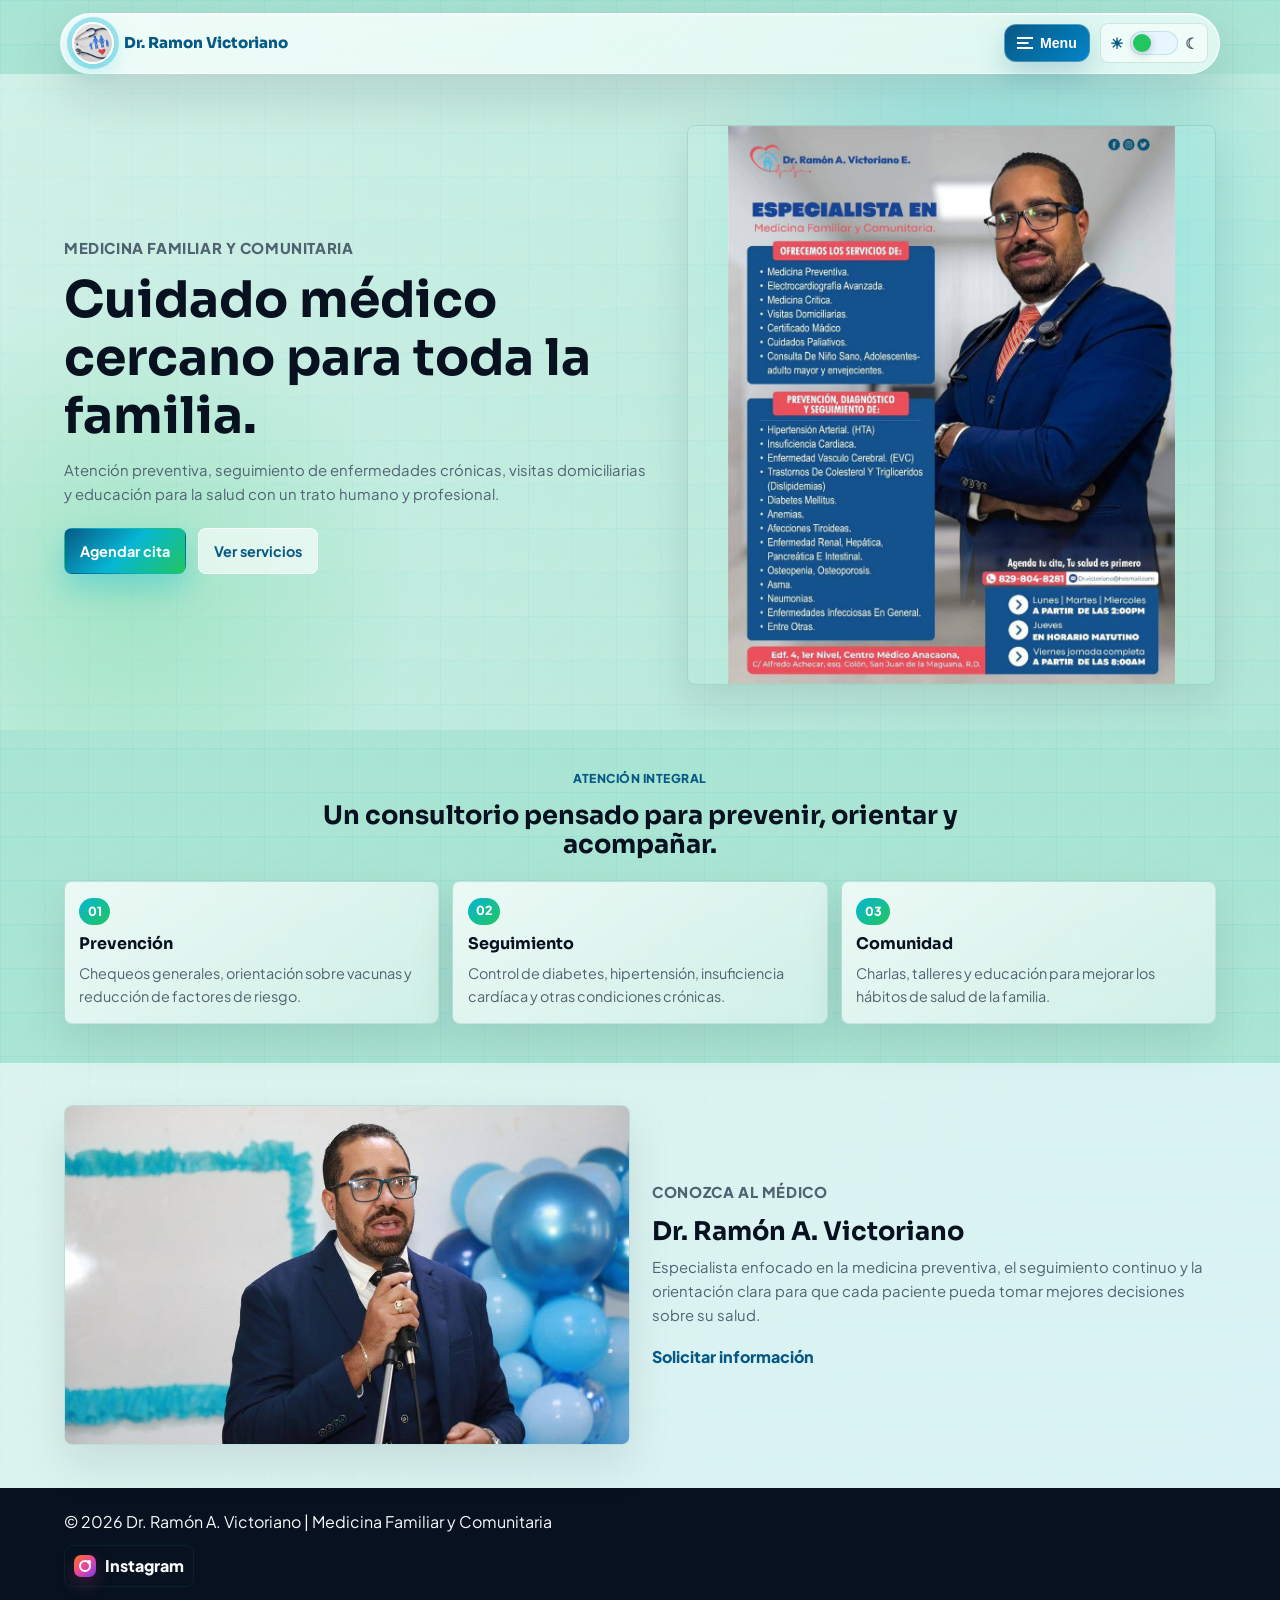
==== commit b881c140: "Rebuild navigation drawer" ====
--- a/index/index.html
+++ b/index/index.html
@@ -7,35 +7,44 @@
     <link rel="preconnect" href="https://fonts.googleapis.com">
     <link rel="preconnect" href="https://fonts.gstatic.com" crossorigin>
     <link href="https://fonts.googleapis.com/css2?family=Plus+Jakarta+Sans:wght@300;400;500;600;700;800&family=Sora:wght@500;600;700;800&display=swap" rel="stylesheet">
-    <link rel="stylesheet" href="../Css/style.css?v=20260714-side-menu-fix">
+    <link rel="stylesheet" href="../Css/style.css?v=20260714-drawer">
 </head>
 <body>
     <!-- Encabezado reutilizable: se repite en las tres páginas para mantener la navegación. -->
     <header class="site-header">
         <a class="logo" href="../index.html">
             <img src="../images/medicina-familiar-logo.jpg" alt="Logo de medicina familiar" width="678" height="452" decoding="async">
-            <span>Dr. Ramón Victoriano</span>
+            <span>Dr. Ramon Victoriano</span>
         </a>
 
-        <button class="nav-toggle" id="navToggle" type="button" aria-expanded="false" aria-controls="mainNav">
-            Menu
-        </button>
+        <div class="header-actions">
+            <button class="nav-toggle" id="navToggle" type="button" aria-expanded="false" aria-controls="mainNav">
+                <span>Menu</span>
+            </button>
 
-        <!-- Flexbox organiza el menú y permite que se adapte en pantallas pequeñas. -->
-        <nav class="main-nav" id="mainNav" aria-label="Navegación principal">
-            <a class="active" href="../index.html">Inicio</a>
-            <a href="servicios.html">Servicios</a>
-            <a href="contacto.html">Contacto</a>
-        </nav>
+            <button class="theme-toggle" id="themeToggle" type="button" role="switch" aria-checked="false" aria-label="Cambiar a modo oscuro">
+                <span class="theme-icon theme-sun" aria-hidden="true">☀</span>
+                <span class="theme-switch-track" aria-hidden="true">
+                    <span class="theme-switch-thumb"></span>
+                </span>
+                <span class="theme-icon theme-moon" aria-hidden="true">☾</span>
+            </button>
+        </div>
+    </header>
 
-        <button class="theme-toggle" id="themeToggle" type="button" role="switch" aria-checked="false" aria-label="Cambiar a modo oscuro">
-            <span class="theme-icon theme-sun" aria-hidden="true">☀</span>
-            <span class="theme-switch-track" aria-hidden="true">
-                <span class="theme-switch-thumb"></span>
-            </span>
-            <span class="theme-icon theme-moon" aria-hidden="true">☾</span>
-        </button>
-    </header>
+    <div class="nav-backdrop" id="navBackdrop" hidden></div>
+    <nav class="main-nav" id="mainNav" aria-label="Navegacion principal">
+        <div class="drawer-head">
+            <img src="../images/medicina-familiar-logo.jpg" alt="" width="678" height="452" decoding="async">
+            <div>
+                <strong>Dr. Ramon Victoriano</strong>
+                <span>Medicina familiar</span>
+            </div>
+        </div>
+        <a class="active" href="../index.html">Inicio</a>
+        <a href="servicios.html">Servicios</a>
+        <a href="contacto.html">Contacto</a>
+    </nav>
 
     <main>
         <!-- Sección principal: usa CSS Grid para colocar texto e imagen en dos columnas. -->
@@ -109,6 +118,6 @@
         </a>
     </footer>
 
-    <script src="../Scripts/scripts.js?v=20260714-side-menu-fix"></script>
+    <script src="../Scripts/scripts.js?v=20260714-drawer"></script>
 </body>
 </html>
--- a/Css/style.css
+++ b/Css/style.css
@@ -1403,3 +1403,201 @@
         transition-duration: 0.01ms !important;
     }
 }
+
+/* =========================================================
+   Final rebuilt drawer navigation
+   ========================================================= */
+.site-header {
+    align-items: center;
+    display: grid;
+    grid-template-columns: minmax(0, 1fr) auto;
+    max-width: 1160px;
+    min-height: 58px;
+}
+
+.header-actions {
+    align-items: center;
+    display: inline-flex;
+    gap: 0.65rem;
+    justify-self: end;
+}
+
+.nav-toggle {
+    align-items: center;
+    background: linear-gradient(135deg, #075985, #0284c7);
+    border: 1px solid rgba(255, 255, 255, 0.28);
+    border-radius: 12px;
+    box-shadow: 0 12px 28px rgba(7, 89, 133, 0.22);
+    color: #ffffff;
+    display: inline-flex;
+    font-size: 0.88rem;
+    gap: 0.42rem;
+    min-height: 38px;
+    padding: 0.5rem 0.75rem;
+}
+
+.nav-toggle::before {
+    background:
+        linear-gradient(currentColor, currentColor) left top / 100% 2px no-repeat,
+        linear-gradient(currentColor, currentColor) left center / 72% 2px no-repeat,
+        linear-gradient(currentColor, currentColor) left bottom / 100% 2px no-repeat;
+    content: "";
+    display: inline-block;
+    height: 12px;
+    width: 16px;
+}
+
+.nav-backdrop {
+    -webkit-backdrop-filter: blur(3px);
+    backdrop-filter: blur(3px);
+    background: rgba(7, 17, 31, 0.22);
+    inset: 0;
+    position: fixed;
+    z-index: 60;
+}
+
+.nav-backdrop[hidden] {
+    display: none;
+}
+
+.main-nav {
+    -webkit-backdrop-filter: blur(28px) saturate(1.45);
+    backdrop-filter: blur(28px) saturate(1.45);
+    background: linear-gradient(155deg, rgba(255, 255, 255, 0.92), rgba(238, 252, 255, 0.78));
+    border: 1px solid rgba(255, 255, 255, 0.78);
+    border-radius: 0 26px 26px 0;
+    bottom: 1rem;
+    box-shadow: 26px 0 70px rgba(7, 17, 31, 0.18), 0 0 34px rgba(34, 211, 238, 0.12);
+    display: grid;
+    gap: 0.55rem;
+    left: 0;
+    max-height: none;
+    opacity: 0;
+    overflow: hidden;
+    padding: 1rem;
+    pointer-events: none;
+    position: fixed;
+    right: auto;
+    top: 1rem;
+    transform: translateX(-108%);
+    transition: opacity 0.24s ease, transform 0.28s ease, visibility 0.28s ease;
+    visibility: hidden;
+    width: min(310px, calc(100vw - 2rem));
+    z-index: 70;
+}
+
+.main-nav.is-open {
+    opacity: 1;
+    pointer-events: auto;
+    transform: translateX(0);
+    visibility: visible;
+}
+
+.drawer-head {
+    align-items: center;
+    border-bottom: 1px solid var(--border);
+    display: flex;
+    gap: 0.75rem;
+    margin-bottom: 0.35rem;
+    padding: 0.35rem 0 0.85rem;
+}
+
+.drawer-head img {
+    aspect-ratio: 1;
+    border-radius: 50%;
+    height: 42px;
+    object-fit: cover;
+    width: 42px;
+}
+
+.drawer-head strong,
+.drawer-head span {
+    display: block;
+}
+
+.drawer-head strong {
+    color: var(--primary-dark);
+    font-family: "Sora", "Plus Jakarta Sans", Arial, sans-serif;
+    font-size: 0.92rem;
+}
+
+.drawer-head span {
+    color: var(--muted);
+    font-size: 0.78rem;
+}
+
+.main-nav::before {
+    content: none;
+}
+
+.main-nav a {
+    align-items: center;
+    border: 1px solid transparent;
+    border-radius: 14px;
+    color: var(--text);
+    display: flex;
+    font-size: 0.95rem;
+    justify-content: space-between;
+    padding: 0.78rem 0.85rem;
+    text-align: left;
+}
+
+.main-nav a::after {
+    content: ">";
+    opacity: 0.45;
+}
+
+.main-nav .active {
+    background: linear-gradient(135deg, var(--primary), var(--accent));
+    color: #ffffff;
+}
+
+.dark-mode .nav-backdrop {
+    background: rgba(0, 0, 0, 0.36);
+}
+
+.dark-mode .main-nav {
+    background: linear-gradient(155deg, rgba(15, 23, 42, 0.96), rgba(2, 6, 23, 0.86));
+    border-color: rgba(103, 232, 249, 0.24);
+    box-shadow: 26px 0 70px rgba(0, 0, 0, 0.36), 0 0 30px rgba(34, 211, 238, 0.1);
+}
+
+.dark-mode .main-nav a {
+    color: var(--text);
+}
+
+body.nav-open {
+    overflow: hidden;
+}
+
+@media (hover: hover) {
+    .main-nav a:hover {
+        background: rgba(6, 182, 212, 0.1);
+        border-color: rgba(6, 182, 212, 0.18);
+        box-shadow: none;
+        transform: translateX(4px);
+    }
+}
+
+@media (max-width: 720px) {
+    .site-header {
+        grid-template-columns: minmax(0, 1fr) auto;
+    }
+
+    .header-actions {
+        gap: 0.45rem;
+    }
+
+    .nav-toggle {
+        min-width: 0;
+        padding: 0.48rem 0.62rem;
+    }
+
+    .main-nav {
+        border-radius: 22px;
+        bottom: 0.75rem;
+        left: 0.75rem;
+        top: 0.75rem;
+        width: min(292px, calc(100vw - 1.5rem));
+    }
+}
